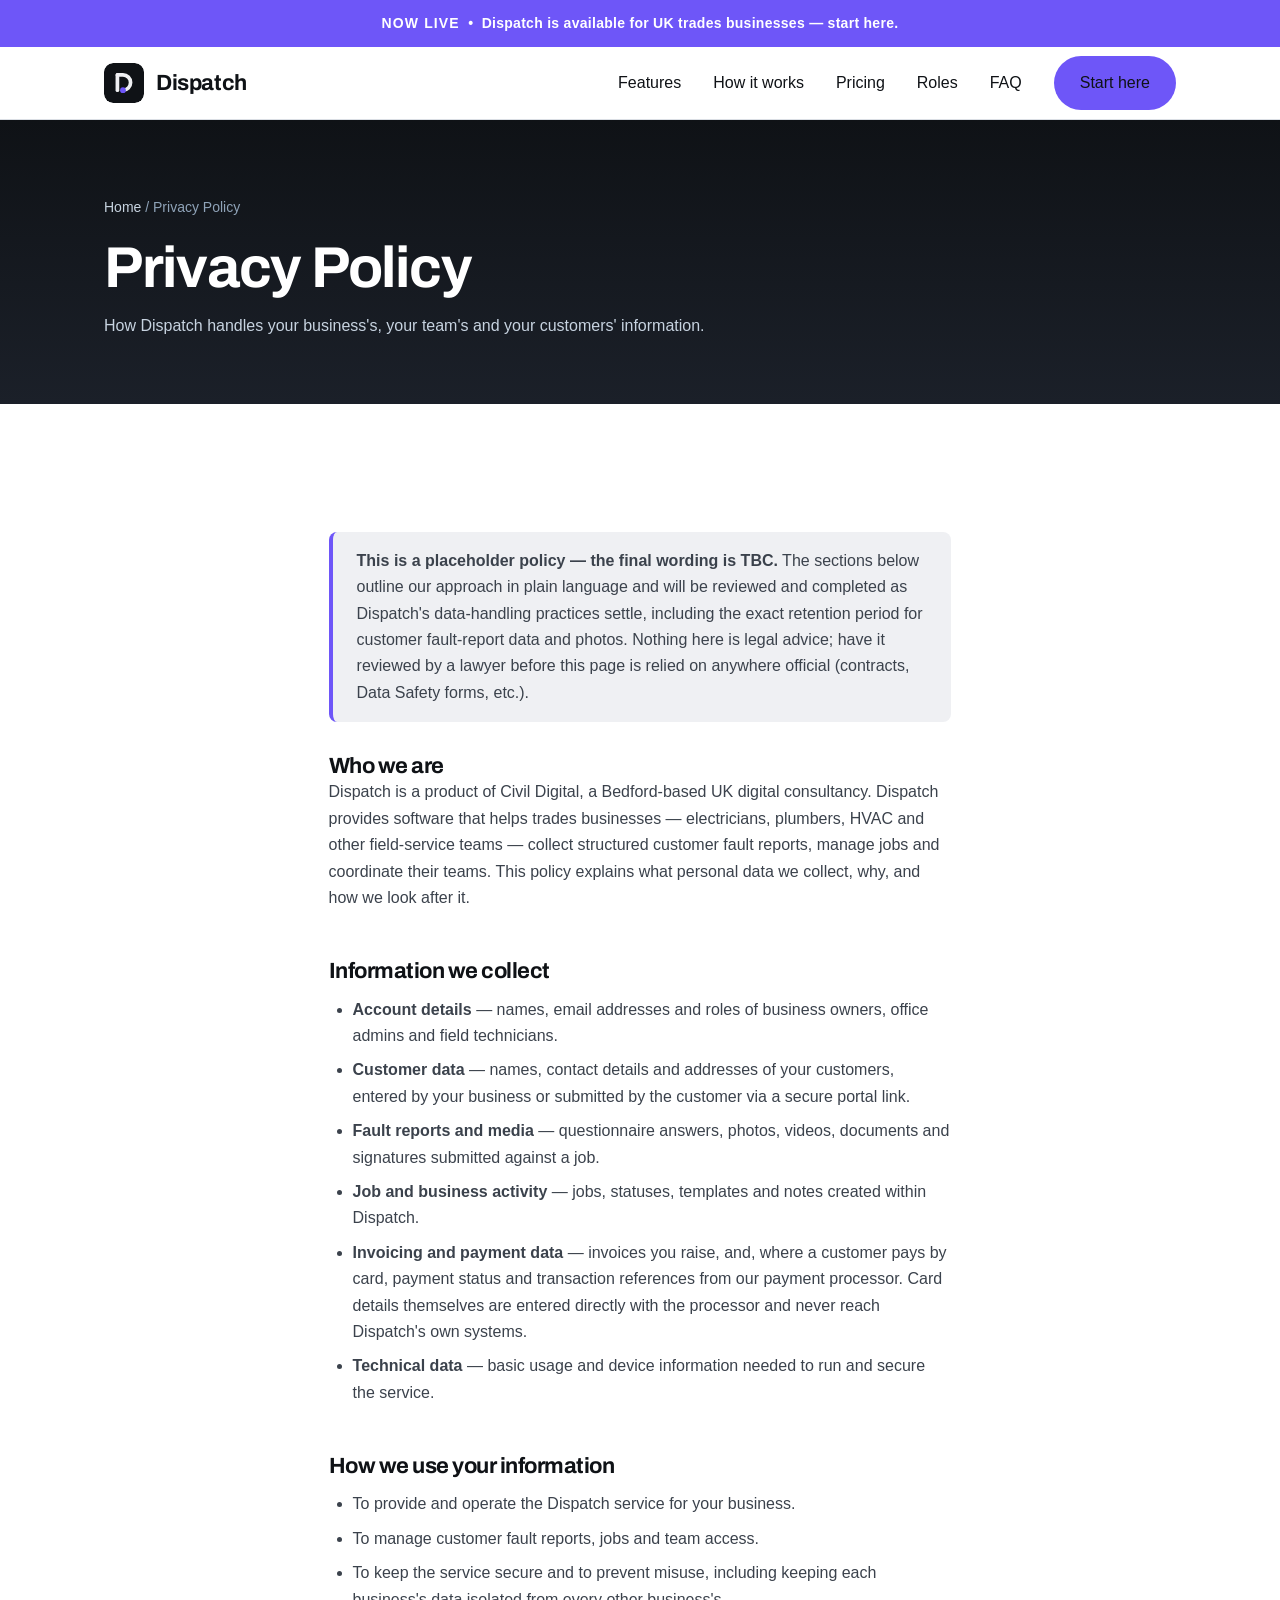
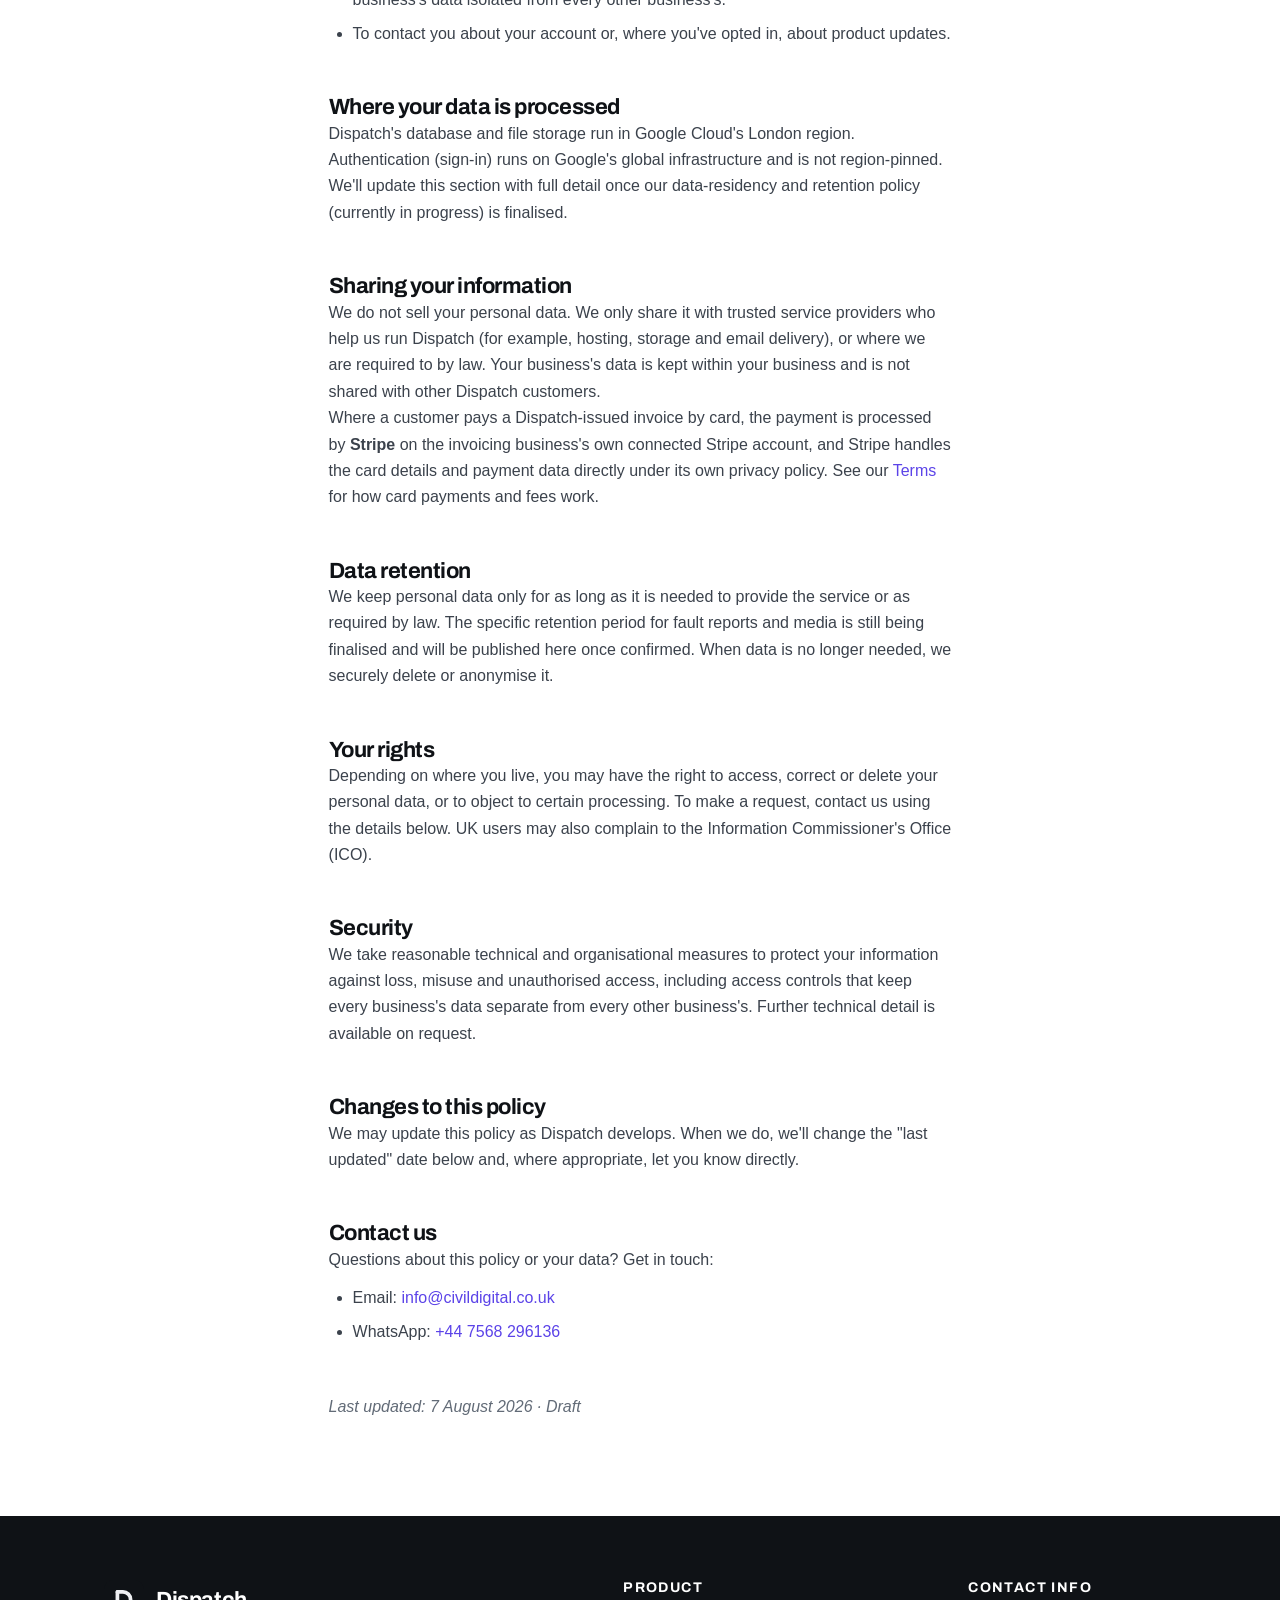
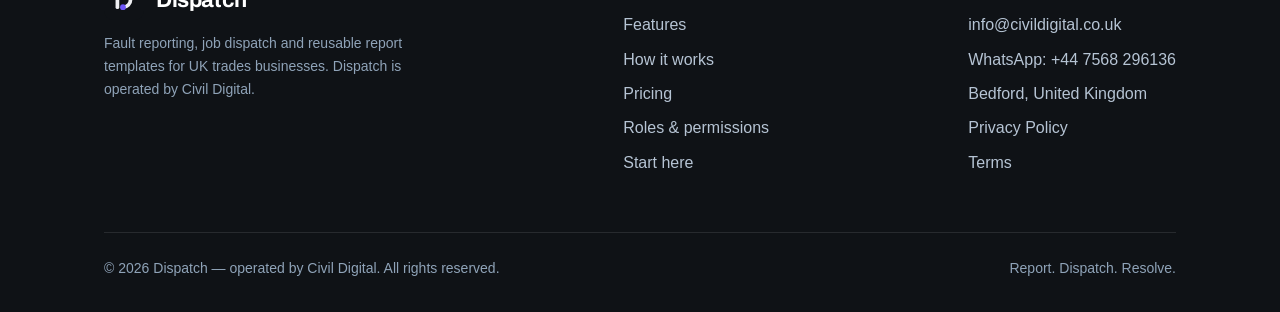
==== privacy/index.html @ 9bcbb892 "Rebrand to the Sealed mark and the Graphite & Volt palette Matches the Dispatch app (ADR-0003, which" ====
<!DOCTYPE html>
<html lang="en-GB">
<head>
  <meta charset="UTF-8">
  <meta name="viewport" content="width=device-width, initial-scale=1.0">
  <title>Privacy Policy | Dispatch</title>
  <meta name="description" content="How Dispatch collects, uses and protects the personal data of trades businesses, their teams and their customers.">
  <link rel="canonical" href="https://dispatch.civildigital.co.uk/privacy/">
  <meta name="theme-color" content="#0F1216">
  <meta name="robots" content="index,follow">

  <!-- Open Graph -->
  <meta property="og:type" content="website">
  <meta property="og:site_name" content="Dispatch">
  <meta property="og:locale" content="en_GB">
  <meta property="og:title" content="Privacy Policy | Dispatch">
  <meta property="og:description" content="How Dispatch collects, uses and protects personal data.">
  <meta property="og:url" content="https://dispatch.civildigital.co.uk/privacy/">
  <meta property="og:image" content="https://dispatch.civildigital.co.uk/images/og-default.png">
  <meta property="og:image:type" content="image/png">
  <meta property="og:image:width" content="1200">
  <meta property="og:image:height" content="630">
  <meta property="og:image:alt" content="Dispatch — fault reporting and job dispatch software for trades">
  <meta name="twitter:card" content="summary_large_image">

  <link rel="icon" href="/images/favicon.png" type="image/png">
  <link rel="apple-touch-icon" href="/images/apple-touch-icon.png">
  <link rel="stylesheet" href="/assets/css/styles.css">
  <script type="application/ld+json">
  {
    "@context": "https://schema.org",
    "@type": "BreadcrumbList",
    "itemListElement": [
      { "@type": "ListItem", "position": 1, "name": "Home", "item": "https://dispatch.civildigital.co.uk/" },
      { "@type": "ListItem", "position": 2, "name": "Privacy Policy", "item": "https://dispatch.civildigital.co.uk/privacy/" }
    ]
  }
  </script>
  <script type="application/ld+json">
  {
    "@context": "https://schema.org",
    "@type": "Organization",
    "@id": "https://dispatch.civildigital.co.uk/#organization",
    "name": "Civil Digital",
    "url": "https://civildigital.co.uk/",
    "logo": "https://dispatch.civildigital.co.uk/assets/brand/dispatch-logo.png",
    "email": "info@civildigital.co.uk",
    "telephone": "+44 7568 296136",
    "address": { "@type": "PostalAddress", "addressLocality": "Bedford", "addressCountry": "GB" },
    "sameAs": ["https://civildigital.co.uk/"]
  }
  </script>
</head>
<body>
  <a class="skip-link" href="#main">Skip to main content</a>

  <div class="banner">
    <strong>Now live</strong> &nbsp;&bull;&nbsp; Dispatch is available for UK trades businesses — start here.
  </div>

  <header class="site-header">
    <div class="container nav">
      <a class="brand" href="/" aria-label="Dispatch home">
        <img class="brand__mark" src="/assets/brand/dispatch-logo.svg" alt="" aria-hidden="true" width="40" height="40">
        <span class="brand__text">Dispatch</span>
      </a>
      <button class="nav__toggle" aria-expanded="false" aria-controls="primary-nav">
        <svg width="22" height="22" viewBox="0 0 24 24" fill="none" stroke="currentColor" stroke-width="2" aria-hidden="true"><line x1="3" y1="6" x2="21" y2="6"/><line x1="3" y1="12" x2="21" y2="12"/><line x1="3" y1="18" x2="21" y2="18"/></svg>
        <span class="visually-hidden">Menu</span>
      </button>
      <ul class="nav__links" id="primary-nav">
        <li><a href="/#features">Features</a></li>
        <li><a href="/#how">How it works</a></li>
        <li><a href="/#pricing">Pricing</a></li>
        <li><a href="/roles/">Roles</a></li>
        <li><a href="/#faq">FAQ</a></li>
        <li class="nav__cta"><a class="btn btn--primary" href="https://app.dispatch.civildigital.co.uk">Start here</a></li>
      </ul>
    </div>
  </header>

  <main id="main">
    <div class="page-head">
      <div class="container">
        <p class="breadcrumb"><a href="/">Home</a> / Privacy Policy</p>
        <h1>Privacy Policy</h1>
        <p>How Dispatch handles your business's, your team's and your customers' information.</p>
      </div>
    </div>

    <section class="section">
      <div class="container">
        <div class="prose">
          <div class="callout">
            <strong>This is a placeholder policy — the final wording is TBC.</strong> The sections below outline our approach in plain language and will be reviewed and completed as Dispatch's data-handling practices settle, including the exact retention period for customer fault-report data and photos. Nothing here is legal advice; have it reviewed by a lawyer before this page is relied on anywhere official (contracts, Data Safety forms, etc.).
          </div>

          <h2>Who we are</h2>
          <p>Dispatch is a product of Civil Digital, a Bedford-based UK digital consultancy. Dispatch provides software that helps trades businesses — electricians, plumbers, HVAC and other field-service teams — collect structured customer fault reports, manage jobs and coordinate their teams. This policy explains what personal data we collect, why, and how we look after it.</p>

          <h2>Information we collect</h2>
          <ul>
            <li><strong>Account details</strong> — names, email addresses and roles of business owners, office admins and field technicians.</li>
            <li><strong>Customer data</strong> — names, contact details and addresses of your customers, entered by your business or submitted by the customer via a secure portal link.</li>
            <li><strong>Fault reports and media</strong> — questionnaire answers, photos, videos, documents and signatures submitted against a job.</li>
            <li><strong>Job and business activity</strong> — jobs, statuses, templates and notes created within Dispatch.</li>
            <li><strong>Invoicing and payment data</strong> — invoices you raise, and, where a customer pays by card, payment status and transaction references from our payment processor. Card details themselves are entered directly with the processor and never reach Dispatch's own systems.</li>
            <li><strong>Technical data</strong> — basic usage and device information needed to run and secure the service.</li>
          </ul>

          <h2>How we use your information</h2>
          <ul>
            <li>To provide and operate the Dispatch service for your business.</li>
            <li>To manage customer fault reports, jobs and team access.</li>
            <li>To keep the service secure and to prevent misuse, including keeping each business's data isolated from every other business's.</li>
            <li>To contact you about your account or, where you've opted in, about product updates.</li>
          </ul>

          <h2>Where your data is processed</h2>
          <p>Dispatch's database and file storage run in Google Cloud's London region. Authentication (sign-in) runs on Google's global infrastructure and is not region-pinned. We'll update this section with full detail once our data-residency and retention policy (currently in progress) is finalised.</p>

          <h2>Sharing your information</h2>
          <p>We do not sell your personal data. We only share it with trusted service providers who help us run Dispatch (for example, hosting, storage and email delivery), or where we are required to by law. Your business's data is kept within your business and is not shared with other Dispatch customers.</p>
          <p>Where a customer pays a Dispatch-issued invoice by card, the payment is processed by <strong>Stripe</strong> on the invoicing business's own connected Stripe account, and Stripe handles the card details and payment data directly under its own privacy policy. See our <a href="/terms/">Terms</a> for how card payments and fees work.</p>

          <h2>Data retention</h2>
          <p>We keep personal data only for as long as it is needed to provide the service or as required by law. The specific retention period for fault reports and media is still being finalised and will be published here once confirmed. When data is no longer needed, we securely delete or anonymise it.</p>

          <h2>Your rights</h2>
          <p>Depending on where you live, you may have the right to access, correct or delete your personal data, or to object to certain processing. To make a request, contact us using the details below. UK users may also complain to the Information Commissioner's Office (ICO).</p>

          <h2>Security</h2>
          <p>We take reasonable technical and organisational measures to protect your information against loss, misuse and unauthorised access, including access controls that keep every business's data separate from every other business's. Further technical detail is available on request.</p>

          <h2>Changes to this policy</h2>
          <p>We may update this policy as Dispatch develops. When we do, we'll change the "last updated" date below and, where appropriate, let you know directly.</p>

          <h2>Contact us</h2>
          <p>Questions about this policy or your data? Get in touch:</p>
          <ul>
            <li>Email: <a href="mailto:info@civildigital.co.uk">info@civildigital.co.uk</a></li>
            <li>WhatsApp: <a href="https://wa.me/447568296136">+44 7568 296136</a></li>
          </ul>

          <p class="updated" style="margin-top:var(--sp-7);margin-bottom:0;">Last updated: 7 August 2026 · Draft</p>
        </div>
      </div>
    </section>
  </main>

  <footer class="site-footer">
    <div class="container">
      <div class="footer-grid">
        <div class="footer-brand">
          <a class="brand" href="/">
            <img class="brand__mark" src="/assets/brand/dispatch-logo.svg" alt="" aria-hidden="true" width="36" height="36">
            <span class="brand__text">Dispatch</span>
          </a>
          <p>Fault reporting, job dispatch and reusable report templates for UK trades businesses. Dispatch is operated by Civil Digital.</p>
        </div>
        <nav aria-label="Product">
          <h2>Product</h2>
          <ul class="footer-links">
            <li><a href="/#features">Features</a></li>
            <li><a href="/#how">How it works</a></li>
            <li><a href="/#pricing">Pricing</a></li>
            <li><a href="/roles/">Roles &amp; permissions</a></li>
            <li><a href="https://app.dispatch.civildigital.co.uk">Start here</a></li>
          </ul>
        </nav>
        <div>
          <h2>Contact Info</h2>
          <ul class="footer-links">
            <li><a href="mailto:info@civildigital.co.uk">info@civildigital.co.uk</a></li>
            <li><a href="https://wa.me/447568296136">WhatsApp: +44 7568 296136</a></li>
            <li>Bedford, United Kingdom</li>
            <li><a href="/privacy/">Privacy Policy</a></li>
            <li><a href="/terms/">Terms</a></li>
          </ul>
        </div>
      </div>
      <div class="footer-bottom">
        <p>&copy; <span id="year">2026</span> Dispatch — operated by Civil Digital. All rights reserved.</p>
        <p>Report. Dispatch. Resolve.</p>
      </div>
    </div>
  </footer>

  <script src="/assets/js/main.js" defer></script>
</body>
</html>
---- assets/css/styles.css ----
/* ==========================================================================
   Dispatch — Design System
   A product of Civil Digital. Follows the Civil Digital site conventions:
   token-driven, self-hosted fonts, accessible, fast.
   Brand: graphite (--ink) + Volt accent (--volt), on cool neutrals.
   Tokens match the Dispatch app itself (see docs/adr/0003-brand-identity.md in
   the app repo), which supersedes ADR-0002: Dispatch no longer carries BoatLog's
   navy/teal, because BoatLog already owns them in the Civil Digital portfolio.
   ========================================================================== */

/* ---- Brand type --------------------------------------------------------- */
/* Archivo sets the wordmark and headings only; body copy stays on the system
   stack. Self-hosted: no runtime request to a font CDN, ever. */
@font-face {
  font-family: 'Archivo';
  src: url('/assets/fonts/Archivo-Variable.woff2') format('woff2');
  font-weight: 100 900;
  font-style: normal;
  font-display: swap;
}

/* ---- Design tokens ------------------------------------------------------ */
:root {
  /* Brand — "Graphite & Volt" (ADR-0003) */
  --ink:           #0F1216;   /* graphite: primary brand, headings, primary text */
  --ink-700:       #1B2029;   /* gradient / hover */
  --volt:          #6E56F8;   /* accent. SOLID FILLS ONLY — 4.3:1 on light, fails AA as text */
  --volt-600:      #5B43E8;   /* the AA-safe accent for TEXT and focus (6.1:1 on white) */
  --wash:          #EFF0F3;   /* light section wash */

  /* Ink & neutrals — re-derived from graphite */
  --body:          #3B424C;   /* body text (10.0:1 on white) */
  --muted:         #626B77;   /* secondary text (5.4:1) */
  --line:          #DADEE4;   /* borders / dividers */
  --surface:       #ffffff;
  --surface-alt:   #F4F5F8;   /* alternating section bg */
  --surface-deep:  #0F1216;   /* dark footer / hero */

  /* Feedback */
  --focus:         #5B43E8;
  --success:       #5B43E8;
  --error:         #b91c1c;

  /* Typography — system stack for performance */
  --font-display: 'Archivo', -apple-system, BlinkMacSystemFont, "Segoe UI", sans-serif;
  --font-sans: -apple-system, BlinkMacSystemFont, "Segoe UI", Roboto, Helvetica,
               Arial, "Apple Color Emoji", "Segoe UI Emoji", sans-serif;
  --fs-300: 0.875rem;
  --fs-400: 1rem;
  --fs-500: 1.125rem;
  --fs-600: 1.375rem;
  --fs-700: clamp(1.5rem, 3.5vw, 2rem);
  --fs-800: clamp(2rem, 5vw, 3rem);
  --fs-900: clamp(2.4rem, 6vw, 3.6rem);

  /* Spacing scale */
  --sp-1: 0.25rem; --sp-2: 0.5rem; --sp-3: 0.75rem; --sp-4: 1rem;
  --sp-5: 1.5rem;  --sp-6: 2rem;   --sp-7: 3rem;    --sp-8: 4rem;
  --sp-9: 6rem;

  /* Other */
  --radius:    16px;
  --radius-sm: 8px;
  --radius-pill: 999px;
  --shadow:    0 1px 2px rgba(15,18,22,.06), 0 10px 30px rgba(15,18,22,.10);
  --shadow-lg: 0 24px 60px rgba(15,18,22,.16);
  --maxw:      1120px;
  --maxw-prose: 70ch;
}

/* ---- Reset / base ------------------------------------------------------- */
*, *::before, *::after { box-sizing: border-box; }
* { margin: 0; }

html { scroll-behavior: smooth; -webkit-text-size-adjust: 100%; }
@media (prefers-reduced-motion: reduce) {
  html { scroll-behavior: auto; }
  *, *::before, *::after { animation-duration: .01ms !important; transition-duration: .01ms !important; }
}

html, body { max-width: 100%; overflow-x: hidden; }

body {
  font-family: var(--font-sans);
  font-size: var(--fs-400);
  line-height: 1.65;
  color: var(--body);
  background: var(--surface);
  -webkit-font-smoothing: antialiased;
  text-rendering: optimizeLegibility;
}

img, svg { display: block; max-width: 100%; }
table, pre, iframe { max-width: 100%; }
a { color: var(--volt-600); text-decoration: none; }
a:hover { text-decoration: underline; }

h1, h2, h3, h4 {
  font-family: var(--font-display);
  color: var(--ink); line-height: 1.15; font-weight: 700; letter-spacing: -0.022em;
}
h1 { font-size: var(--fs-900); }
h2 { font-size: var(--fs-800); }
h3 { font-size: var(--fs-600); }
h4 { font-size: var(--fs-500); }

:focus-visible { outline: 3px solid var(--focus); outline-offset: 2px; }

/* ---- Accessibility helpers --------------------------------------------- */
.skip-link {
  position: absolute; left: var(--sp-2); top: -3rem;
  background: var(--volt); color: #fff; padding: var(--sp-2) var(--sp-4);
  border-radius: var(--radius-sm); z-index: 200; transition: top .15s ease; font-weight: 600;
}
.skip-link:focus { top: var(--sp-2); text-decoration: none; }

.visually-hidden {
  position: absolute; width: 1px; height: 1px; padding: 0; margin: -1px;
  overflow: hidden; clip: rect(0 0 0 0); white-space: nowrap; border: 0;
}

/* ---- Layout ------------------------------------------------------------- */
.container { width: 100%; max-width: var(--maxw); margin: 0 auto; padding: 0 var(--sp-5); }
.section { padding: var(--sp-9) 0; }
.section--tint { background: var(--wash); }
.text-center { text-align: center; }

.eyebrow {
  text-transform: uppercase; letter-spacing: .16em;
  font-size: var(--fs-300); font-weight: 700; color: var(--volt-600);
}

.section-head { max-width: 640px; margin: 0 auto var(--sp-8); text-align: center; }
.section-head h2 { margin-top: var(--sp-3); }
.section-head p { color: var(--muted); font-size: var(--fs-500); margin: var(--sp-3) auto 0; }

/* ---- Buttons ------------------------------------------------------------ */
.btn {
  display: inline-block; border-radius: var(--radius-pill);
  padding: var(--sp-3) var(--sp-5); font-weight: 600; font-size: var(--fs-400);
  cursor: pointer; border: 2px solid transparent;
  transition: transform .15s ease, box-shadow .15s ease, background .15s ease, color .15s ease;
}
.btn:hover { text-decoration: none; transform: translateY(-1px); }
.btn--primary   { background: var(--volt); color: #fff; }
.btn--primary:hover { background: var(--volt-600); color: #fff; }
.btn--secondary { background: transparent; color: var(--ink); border-color: var(--line); }
.btn--secondary:hover { border-color: var(--volt); color: var(--volt-600); }
.btn--ghost { background: rgba(255,255,255,.12); color: #fff; border-color: rgba(255,255,255,.25); }
.btn--ghost:hover { background: rgba(255,255,255,.2); color: #fff; }
.btn--lg { padding: var(--sp-4) var(--sp-6); font-size: var(--fs-500); }

/* ---- Coming-soon / status banner ----------------------------------------- */
.banner {
  background: var(--volt); color: #fff;
  text-align: center; font-weight: 600; font-size: var(--fs-300);
  padding: var(--sp-3) var(--sp-4); letter-spacing: .02em;
}
.banner strong { text-transform: uppercase; letter-spacing: .08em; }

/* ---- Header / nav ------------------------------------------------------- */
.site-header {
  position: sticky; top: 0; z-index: 20;
  background: rgba(255,255,255,.9); backdrop-filter: blur(10px);
  border-bottom: 1px solid var(--line);
}
.site-header .nav {
  display: flex; align-items: center; justify-content: space-between; height: 72px;
}
.brand { font-family: var(--font-display); letter-spacing: -.018em; display: flex; align-items: center; gap: var(--sp-3); font-weight: 700; font-size: var(--fs-600); color: var(--ink); }
.brand:hover { text-decoration: none; }
.brand__mark {
  width: 40px; height: 40px; border-radius: 9px;
  display: block; flex-shrink: 0;
}
.brand__mark img { width: 100%; height: 100%; object-fit: contain; border-radius: 9px; }
.brand__text { font-family: var(--font-display); letter-spacing: -.018em; }

.nav__toggle {
  display: none; background: none; border: 0; color: var(--ink);
  padding: var(--sp-2); cursor: pointer; border-radius: var(--radius-sm);
}
.nav__links { display: flex; align-items: center; gap: var(--sp-6); list-style: none; padding: 0; }
.nav__links a { color: var(--ink); font-weight: 500; }
.nav__links a:hover { color: var(--volt-600); text-decoration: none; }

/* ---- Hero --------------------------------------------------------------- */
.hero {
  position: relative; color: #fff; overflow: hidden;
  background:
    radial-gradient(1200px 500px at 80% -10%, rgba(46,196,182,.18), transparent 60%),
    linear-gradient(180deg, var(--ink) 0%, var(--ink-700) 100%);
}
.hero .container {
  display: grid; grid-template-columns: 1.1fr .9fr; gap: var(--sp-8);
  align-items: center; padding-top: var(--sp-9); padding-bottom: var(--sp-9);
}
.hero h1 { color: #fff; }
.hero h1 .accent { color: var(--volt); }
.hero .eyebrow { display: inline-block; margin-bottom: var(--sp-5); color: var(--volt); }
.hero__lead { font-size: var(--fs-500); color: #c7d3e0; max-width: 36ch; margin: var(--sp-5) 0 var(--sp-6); }
.hero__actions { display: flex; gap: var(--sp-4); flex-wrap: wrap; }
.hero__tagline {
  margin-top: var(--sp-6); text-transform: uppercase; letter-spacing: .12em;
  font-size: var(--fs-300); color: #8fa3b8; font-weight: 600;
}
.hero__art { display: flex; justify-content: center; }
.hero-card {
  background: rgba(255,255,255,.06); border: 1px solid rgba(255,255,255,.14);
  border-radius: 24px; padding: var(--sp-7); width: 100%; max-width: 380px;
  text-align: center; box-shadow: var(--shadow-lg);
}
/* No white plate: the mark carries its own graphite tile, so a light backing turns it into a
   sticker. A hairline stops it dissolving into the dark hero instead. */
.hero-card__mark {
  width: 150px; height: 150px; margin: 0 auto var(--sp-5);
  display: flex; align-items: center; justify-content: center;
}
.hero-card__mark img {
  width: 150px; height: 150px; object-fit: contain;
  border-radius: 34px; box-shadow: 0 0 0 1px rgba(255,255,255,.16);
}
.hero-card h3 { color: #fff; margin-bottom: var(--sp-1); font-size: var(--fs-600); }
.hero-card p { color: #a9b8c9; font-size: var(--fs-300); margin: 0; }

/* ---- Feature cards ------------------------------------------------------ */
.features { display: grid; grid-template-columns: repeat(3, 1fr); gap: var(--sp-6); }
.card {
  background: var(--surface); border: 1px solid var(--line);
  border-radius: var(--radius); padding: var(--sp-7) var(--sp-6); box-shadow: var(--shadow);
  transition: transform .18s ease, box-shadow .18s ease;
}
.card:hover { transform: translateY(-4px); box-shadow: var(--shadow-lg); }
.card__icon {
  width: 56px; height: 56px; border-radius: 14px; background: var(--wash);
  display: flex; align-items: center; justify-content: center; margin-bottom: var(--sp-5);
}
.card__icon svg { width: 30px; height: 30px; }
.card h3 { font-size: var(--fs-600); color: var(--ink); margin-bottom: var(--sp-3); }
.card p { color: var(--muted); margin: 0; }

/* ---- Roadmap / coming soon ------------------------------------------------ */
.roadmap-card { max-width: 640px; margin: 0 auto; text-align: left; }
.roadmap-badge {
  display: inline-block; background: var(--surface); border: 1px solid var(--line); color: var(--muted);
  font-size: var(--fs-300); font-weight: 700; text-transform: uppercase; letter-spacing: .06em;
  padding: 2px var(--sp-3); border-radius: var(--radius-pill); margin-bottom: var(--sp-3);
}

/* ---- Steps -------------------------------------------------------------- */
.steps { display: grid; grid-template-columns: repeat(3, 1fr); gap: var(--sp-6); }
.step { text-align: center; }
.step__num {
  width: 52px; height: 52px; margin: 0 auto var(--sp-5); border-radius: 50%;
  background: var(--ink); color: #fff; font-weight: 700; font-size: var(--fs-600);
  display: flex; align-items: center; justify-content: center;
}
.step h3 { color: var(--ink); font-size: var(--fs-500); margin-bottom: var(--sp-2); }
.step p { color: var(--muted); margin: 0 auto; }

/* ---- Pricing -------------------------------------------------------------- */
.pricing-grid { display: grid; grid-template-columns: repeat(4, 1fr); gap: var(--sp-5); align-items: stretch; }
.price-card {
  background: var(--surface); border: 1px solid var(--line); border-radius: var(--radius);
  padding: var(--sp-6) var(--sp-5); box-shadow: var(--shadow); display: flex; flex-direction: column;
  position: relative;
}
.price-card--featured { border-color: var(--volt); box-shadow: 0 0 0 2px var(--volt), var(--shadow-lg); }
.price-card__badge {
  position: absolute; top: -13px; left: 50%; transform: translateX(-50%);
  background: var(--volt); color: var(--ink); font-size: var(--fs-300); font-weight: 700;
  padding: 2px var(--sp-3); border-radius: var(--radius-pill); white-space: nowrap;
}
.price-card h3 { font-size: var(--fs-500); color: var(--ink); margin-bottom: var(--sp-2); }
.price-card__amount { font-size: var(--fs-800); color: var(--ink); font-weight: 800; line-height: 1; margin-bottom: var(--sp-1); }
.price-card__amount small { font-size: var(--fs-300); color: var(--muted); font-weight: 500; }
.price-card__note { color: var(--muted); font-size: var(--fs-300); margin-bottom: var(--sp-5); }
.price-card__features { list-style: none; padding: 0; margin: 0 0 var(--sp-6); flex-grow: 1; }
.price-card__features li {
  padding: var(--sp-2) 0; color: var(--body); font-size: var(--fs-300);
  border-top: 1px solid var(--line); display: flex; gap: var(--sp-2);
}
.price-card__features li:first-child { border-top: 0; }
.price-card__features li::before { content: "✓"; color: var(--volt-600); font-weight: 700; flex-shrink: 0; }
.pricing-note { text-align: center; color: var(--muted); font-size: var(--fs-300); margin-top: var(--sp-6); }

/* ---- CTA / start trial ---------------------------------------------------- */
.cta {
  background: linear-gradient(120deg, var(--ink), var(--ink-700)); color: #fff;
  border-radius: 24px; padding: var(--sp-8) var(--sp-7); text-align: center; box-shadow: var(--shadow-lg);
}
.cta h2 { color: #fff; }
.cta p { color: #c7d3e0; max-width: 48ch; margin: var(--sp-4) auto var(--sp-6); }
.cta__actions { display: flex; gap: var(--sp-4); flex-wrap: wrap; justify-content: center; }

/* ---- Footer ------------------------------------------------------------- */
.site-footer { background: var(--ink); color: #b6c4d4; padding: var(--sp-8) 0 var(--sp-6); }
.footer-grid { display: flex; justify-content: space-between; align-items: flex-start; gap: var(--sp-8); flex-wrap: wrap; }
.footer-brand { max-width: 320px; }
.footer-brand .brand { color: #fff; margin-bottom: var(--sp-3); }
.footer-brand .brand .log { color: var(--volt); }
.footer-brand p { color: #8fa3b8; font-size: var(--fs-300); }
.site-footer nav h2, .site-footer div h2 { color: #fff; font-size: var(--fs-300); text-transform: uppercase; letter-spacing: .1em; margin-bottom: var(--sp-4); }
.footer-links { list-style: none; padding: 0; }
.footer-links li { margin-bottom: var(--sp-2); }
.footer-links a { color: #b6c4d4; }
.footer-links a:hover { color: var(--volt); text-decoration: none; }
.footer-bottom {
  border-top: 1px solid rgba(255,255,255,.1); margin-top: var(--sp-7); padding-top: var(--sp-5);
  display: flex; justify-content: space-between; gap: var(--sp-4); flex-wrap: wrap;
  font-size: var(--fs-300); color: #8fa3b8;
}

/* ---- Legal / prose page ------------------------------------------------- */
.page-head { background: linear-gradient(180deg, var(--ink), var(--ink-700)); color: #fff; padding: var(--sp-8) 0; }
.page-head h1 { color: #fff; }
.page-head p { color: #c7d3e0; margin: var(--sp-3) 0 0; }
.page-head .breadcrumb { color: #8fa3b8; font-size: var(--fs-300); margin-bottom: var(--sp-4); }
.page-head .breadcrumb a { color: #c7d3e0; }
.prose { max-width: var(--maxw-prose); margin: 0 auto; }
.prose h2 { color: var(--ink); font-size: var(--fs-600); margin-top: var(--sp-7); }
.prose h2:first-of-type { margin-top: 0; }
.prose p, .prose li { color: var(--body); }
.prose ul { padding-left: var(--sp-5); margin-top: var(--sp-3); }
.prose li { margin-bottom: var(--sp-2); }
.prose .updated { color: var(--muted); font-style: italic; margin-bottom: var(--sp-6); }
.callout {
  background: var(--wash); border-left: 4px solid var(--volt); border-radius: var(--radius-sm);
  padding: var(--sp-4) var(--sp-5); color: var(--body); margin: var(--sp-6) 0;
}

/* ---- Roles & permissions table -------------------------------------------- */
.role-cards { display: grid; grid-template-columns: repeat(3, 1fr); gap: var(--sp-6); margin-bottom: var(--sp-9); }
.perm-group + .perm-group { margin-top: var(--sp-8); }
.perm-group h2 { margin-bottom: var(--sp-4); }
.table-wrap { overflow-x: auto; margin: 0 0 var(--sp-5); -webkit-overflow-scrolling: touch; }
.data-table { width: 100%; min-width: 40rem; border-collapse: collapse; text-align: left; }
.data-table thead th {
  border-bottom: 1px solid var(--line); padding: var(--sp-3) var(--sp-3) var(--sp-2);
  font-size: var(--fs-300); font-weight: 700; color: var(--ink);
}
.data-table th[scope="row"] {
  border-bottom: 1px solid var(--line); padding: var(--sp-4) var(--sp-3) var(--sp-4) 0;
  font-weight: 400; text-align: left; vertical-align: top; min-width: 14rem;
}
.data-table tbody tr:last-child th[scope="row"],
.data-table tbody tr:last-child td { border-bottom: 0; }
.perm-label { display: block; font-size: var(--fs-400); font-weight: 600; color: var(--ink); }
.perm-desc { display: block; margin-top: 2px; font-size: var(--fs-300); color: var(--muted); }
.data-table td.role-col, .data-table th.role-col {
  width: 8.5rem; text-align: center; vertical-align: top;
  border-bottom: 1px solid var(--line); padding: var(--sp-4) var(--sp-2);
}
.tick-yes { font-size: 1.2em; font-weight: 700; color: var(--volt-600); }
.tick-no { font-size: 1.2em; color: var(--muted); }
.own-only { display: block; margin-top: 2px; font-size: 0.75rem; color: var(--muted); }

/* ---- FAQ (native details/summary, no JS needed) -------------------------- */
.faq { max-width: var(--maxw-prose); margin: 0 auto; display: grid; gap: var(--sp-3); }
.faq details {
  background: var(--surface); border: 1px solid var(--line); border-radius: var(--radius-sm);
  padding: var(--sp-4) var(--sp-5);
}
.faq summary {
  cursor: pointer; font-weight: 600; color: var(--ink); list-style: none;
  display: flex; align-items: center; justify-content: space-between; gap: var(--sp-3);
}
.faq summary::-webkit-details-marker { display: none; }
.faq summary::after {
  content: "+"; font-size: 1.3em; line-height: 1; color: var(--volt-600); flex-shrink: 0;
  transition: transform .15s ease;
}
.faq details[open] summary::after { transform: rotate(45deg); }
.faq details p { margin-top: var(--sp-3); color: var(--body); }

/* ---- Responsive ----------------------------------------------------------- */
@media (max-width: 980px) {
  .pricing-grid { grid-template-columns: repeat(2, 1fr); }
}
@media (max-width: 860px) {
  .hero .container { grid-template-columns: 1fr; padding-top: var(--sp-7); padding-bottom: var(--sp-7); }
  .hero__art { order: -1; }
  .features, .steps, .role-cards { grid-template-columns: 1fr; }
  .pricing-grid { grid-template-columns: 1fr; }

  .nav__toggle { display: inline-flex; }
  .nav__links {
    position: absolute; left: 0; right: 0; top: 72px;
    flex-direction: column; align-items: stretch; gap: 0;
    background: #fff; border-bottom: 1px solid var(--line);
    padding: var(--sp-3) var(--sp-5); box-shadow: var(--shadow);
    display: none;
  }
  .nav__links.is-open { display: flex; }
  .nav__links li { padding: var(--sp-2) 0; }
}
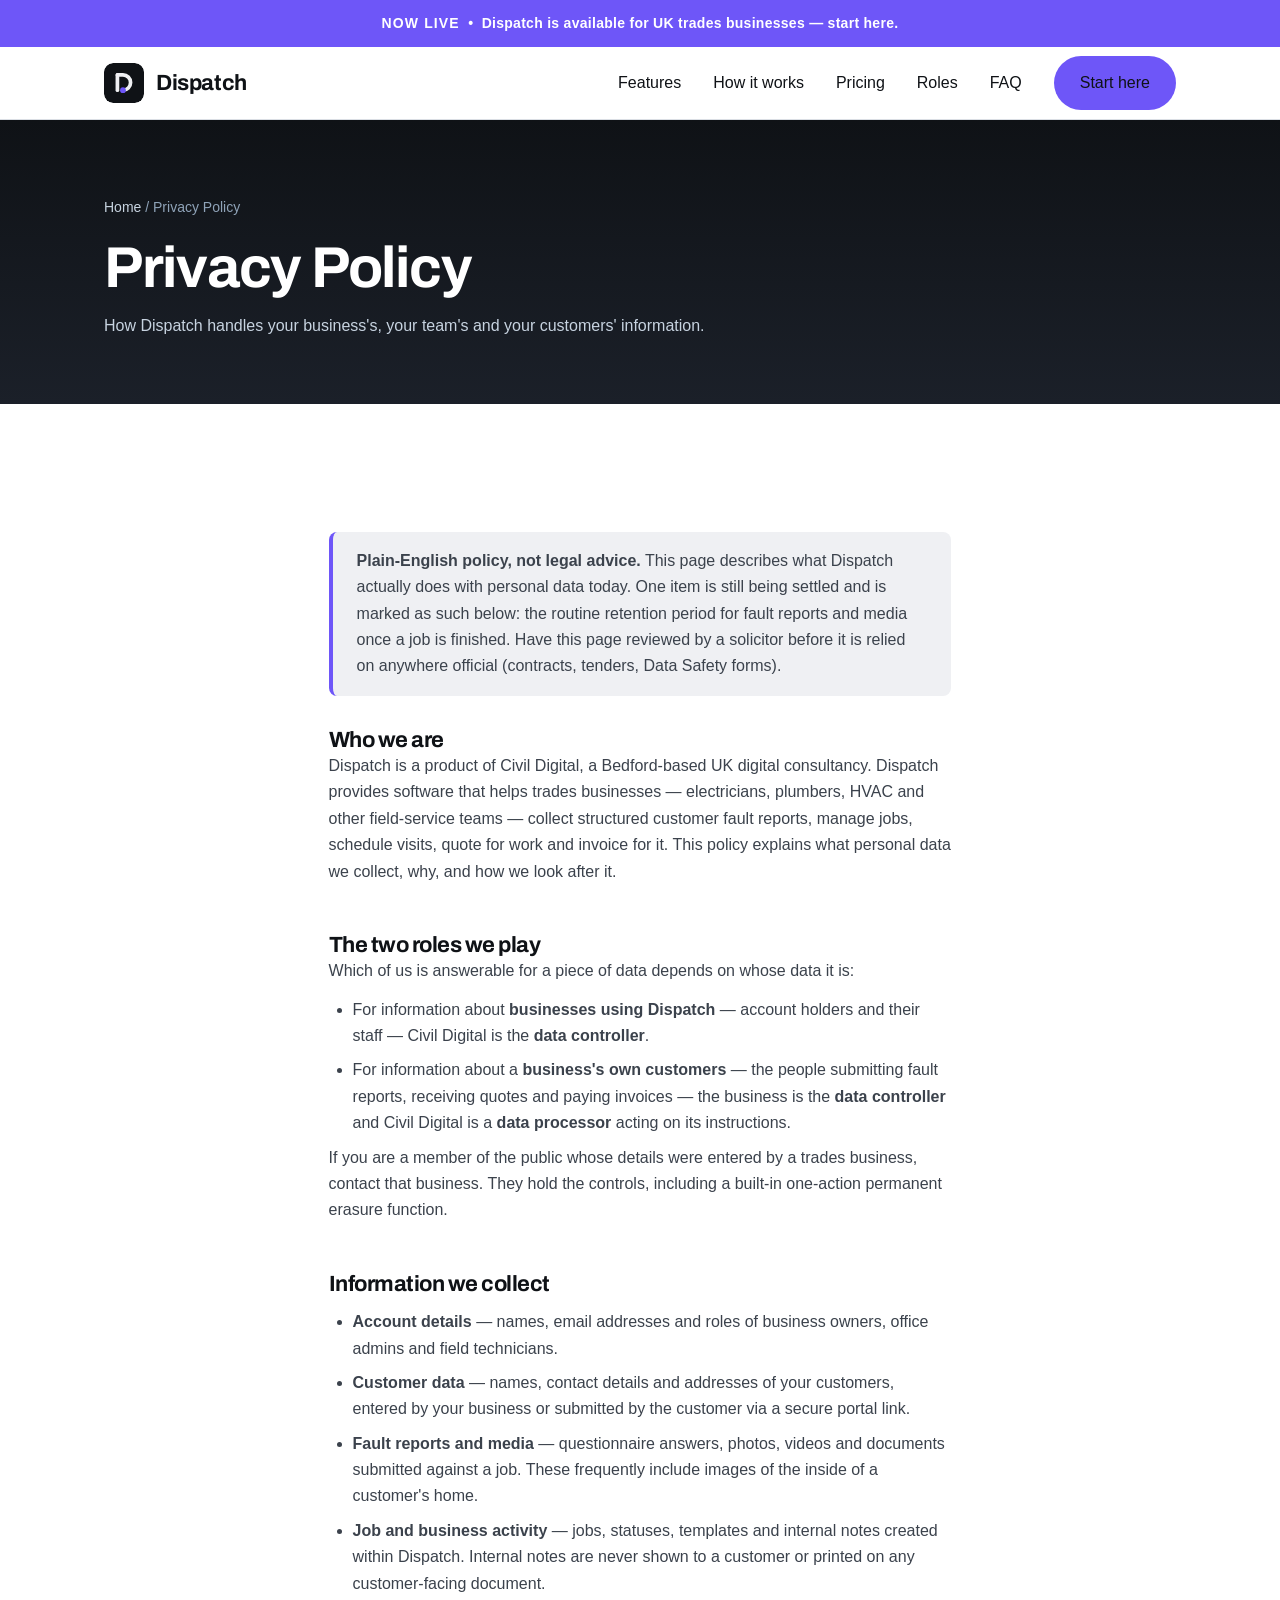
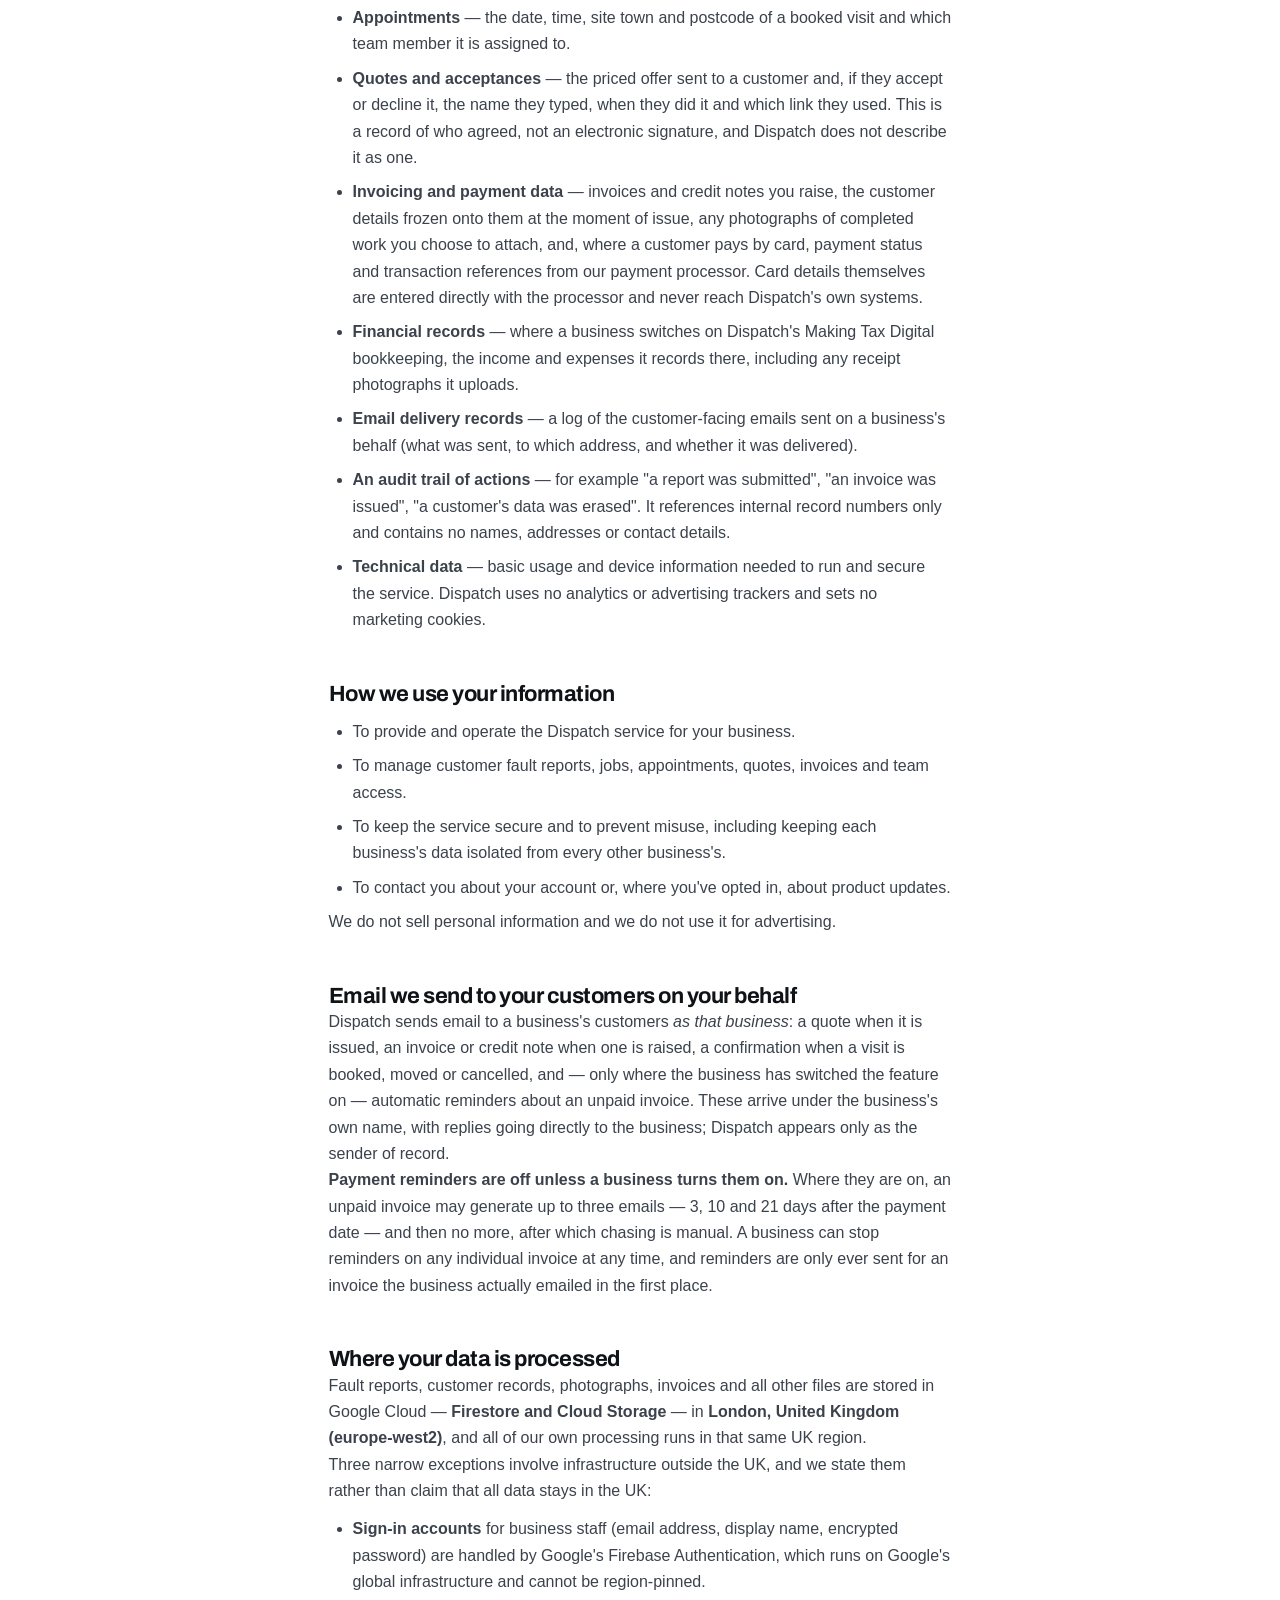
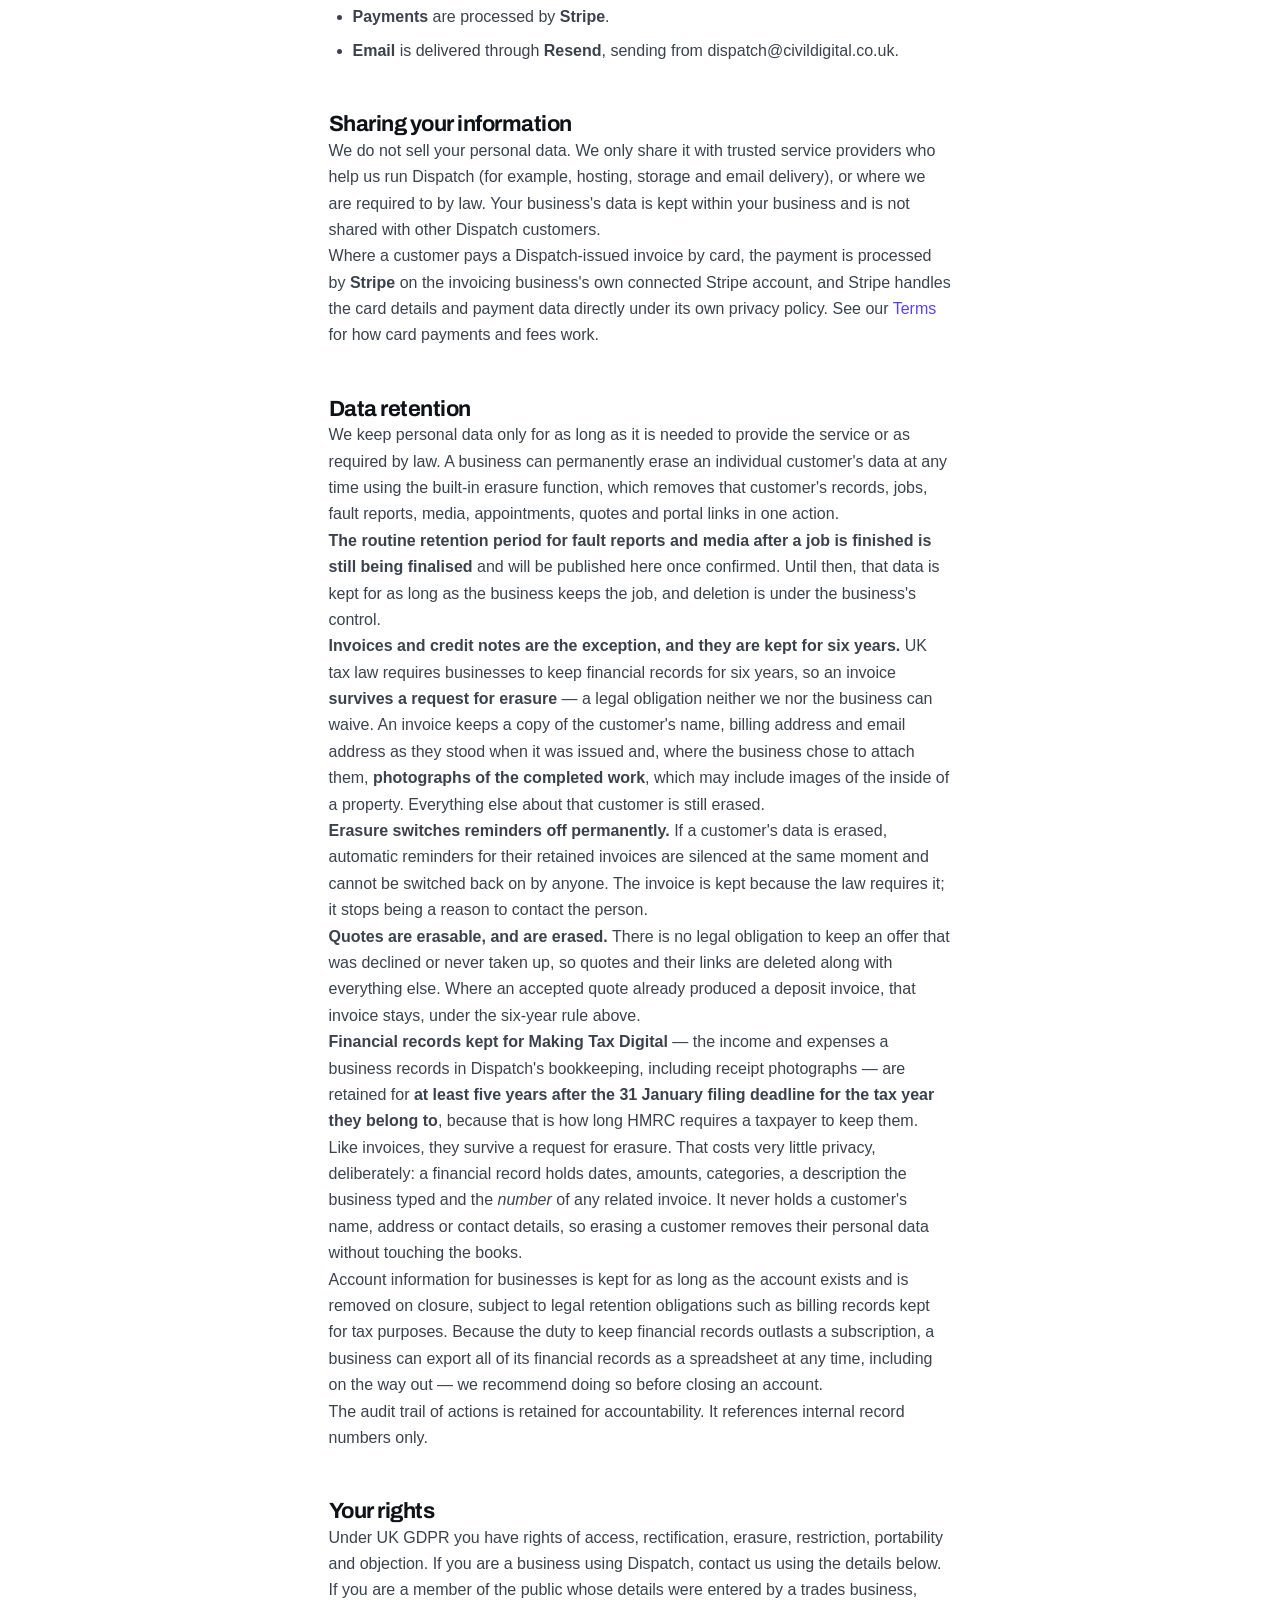
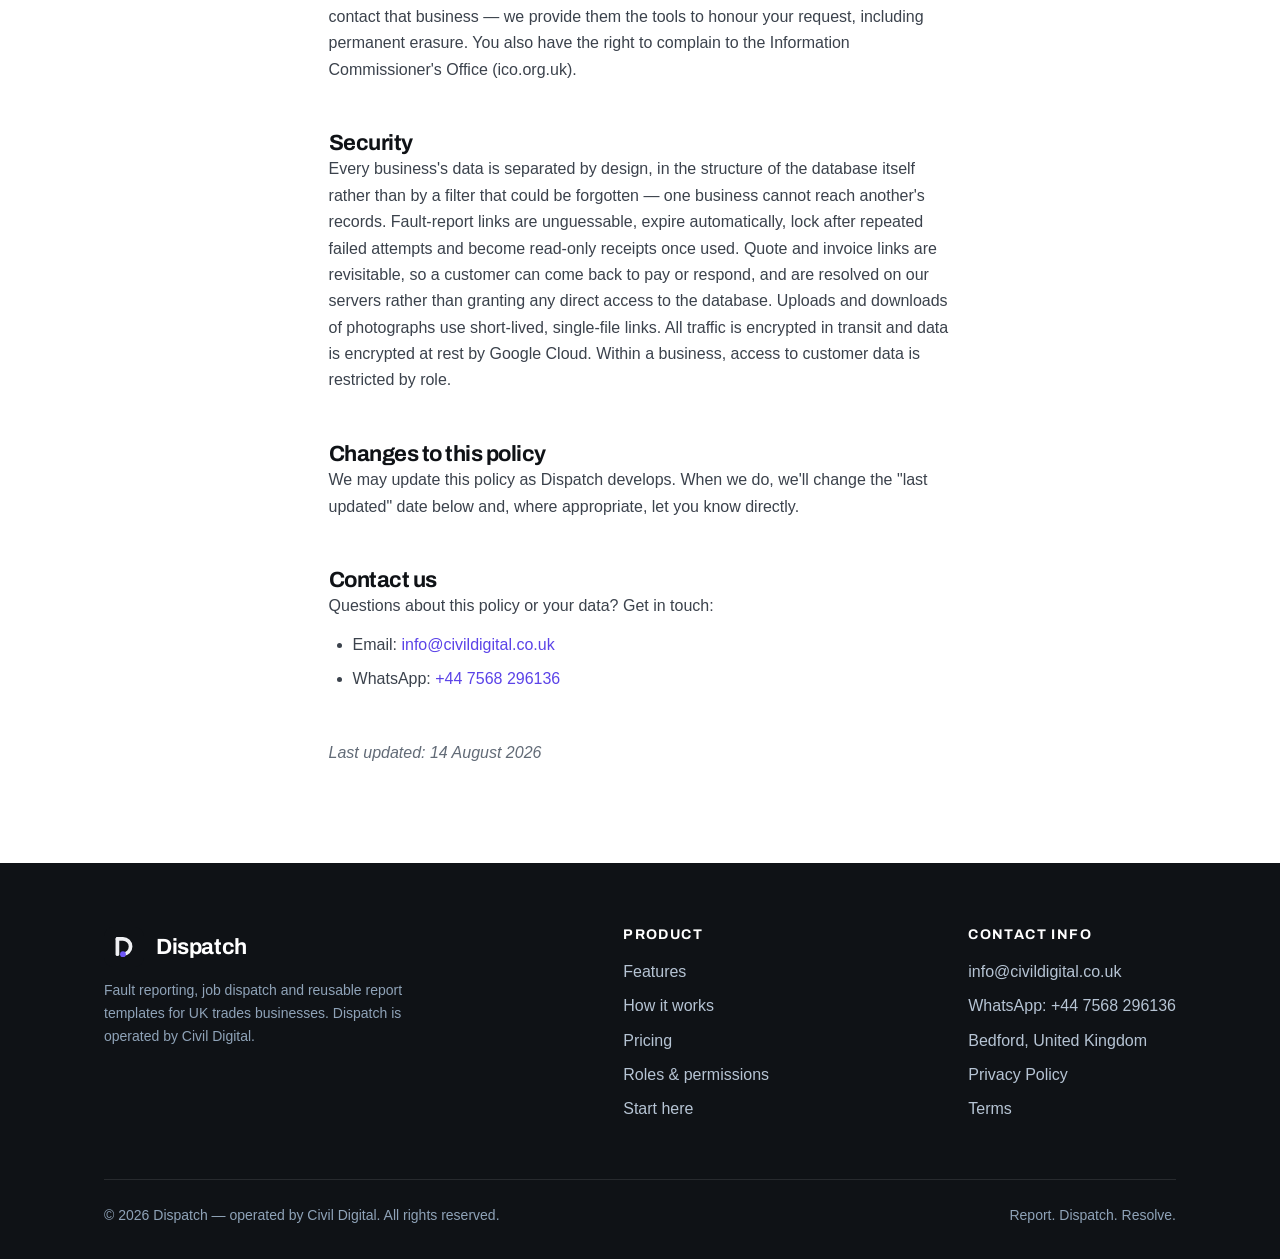
==== commit d322d3dd: "Bring the privacy policy up to what Dispatch actually does The published page had drifted a week beh" ====
--- a/privacy/index.html
+++ b/privacy/index.html
@@ -4,7 +4,7 @@
   <meta charset="UTF-8">
   <meta name="viewport" content="width=device-width, initial-scale=1.0">
   <title>Privacy Policy | Dispatch</title>
-  <meta name="description" content="How Dispatch collects, uses and protects the personal data of trades businesses, their teams and their customers.">
+  <meta name="description" content="How Dispatch collects, uses and protects the personal data of trades businesses, their teams and their customers — including UK data residency, invoice retention and erasure.">
   <link rel="canonical" href="https://dispatch.civildigital.co.uk/privacy/">
   <meta name="theme-color" content="#0F1216">
   <meta name="robots" content="index,follow">
@@ -23,8 +23,10 @@
   <meta property="og:image:alt" content="Dispatch — fault reporting and job dispatch software for trades">
   <meta name="twitter:card" content="summary_large_image">
 
-  <link rel="icon" href="/images/favicon.png" type="image/png">
-  <link rel="apple-touch-icon" href="/images/apple-touch-icon.png">
+  <link rel="icon" href="/favicon.ico" sizes="32x32">
+  <link rel="icon" href="/assets/brand/dispatch-logo.svg?v=2" type="image/svg+xml">
+  <link rel="icon" href="/images/favicon.png?v=2" type="image/png" sizes="32x32">
+  <link rel="apple-touch-icon" href="/images/apple-touch-icon.png?v=2">
   <link rel="stylesheet" href="/assets/css/styles.css">
   <script type="application/ld+json">
   {
@@ -92,45 +94,76 @@
       <div class="container">
         <div class="prose">
           <div class="callout">
-            <strong>This is a placeholder policy — the final wording is TBC.</strong> The sections below outline our approach in plain language and will be reviewed and completed as Dispatch's data-handling practices settle, including the exact retention period for customer fault-report data and photos. Nothing here is legal advice; have it reviewed by a lawyer before this page is relied on anywhere official (contracts, Data Safety forms, etc.).
+            <strong>Plain-English policy, not legal advice.</strong> This page describes what Dispatch actually does with personal data today. One item is still being settled and is marked as such below: the routine retention period for fault reports and media once a job is finished. Have this page reviewed by a solicitor before it is relied on anywhere official (contracts, tenders, Data Safety forms).
           </div>
 
           <h2>Who we are</h2>
-          <p>Dispatch is a product of Civil Digital, a Bedford-based UK digital consultancy. Dispatch provides software that helps trades businesses — electricians, plumbers, HVAC and other field-service teams — collect structured customer fault reports, manage jobs and coordinate their teams. This policy explains what personal data we collect, why, and how we look after it.</p>
+          <p>Dispatch is a product of Civil Digital, a Bedford-based UK digital consultancy. Dispatch provides software that helps trades businesses — electricians, plumbers, HVAC and other field-service teams — collect structured customer fault reports, manage jobs, schedule visits, quote for work and invoice for it. This policy explains what personal data we collect, why, and how we look after it.</p>
+
+          <h2>The two roles we play</h2>
+          <p>Which of us is answerable for a piece of data depends on whose data it is:</p>
+          <ul>
+            <li>For information about <strong>businesses using Dispatch</strong> — account holders and their staff — Civil Digital is the <strong>data controller</strong>.</li>
+            <li>For information about a <strong>business's own customers</strong> — the people submitting fault reports, receiving quotes and paying invoices — the business is the <strong>data controller</strong> and Civil Digital is a <strong>data processor</strong> acting on its instructions.</li>
+          </ul>
+          <p>If you are a member of the public whose details were entered by a trades business, contact that business. They hold the controls, including a built-in one-action permanent erasure function.</p>
 
           <h2>Information we collect</h2>
           <ul>
             <li><strong>Account details</strong> — names, email addresses and roles of business owners, office admins and field technicians.</li>
             <li><strong>Customer data</strong> — names, contact details and addresses of your customers, entered by your business or submitted by the customer via a secure portal link.</li>
-            <li><strong>Fault reports and media</strong> — questionnaire answers, photos, videos, documents and signatures submitted against a job.</li>
-            <li><strong>Job and business activity</strong> — jobs, statuses, templates and notes created within Dispatch.</li>
-            <li><strong>Invoicing and payment data</strong> — invoices you raise, and, where a customer pays by card, payment status and transaction references from our payment processor. Card details themselves are entered directly with the processor and never reach Dispatch's own systems.</li>
-            <li><strong>Technical data</strong> — basic usage and device information needed to run and secure the service.</li>
+            <li><strong>Fault reports and media</strong> — questionnaire answers, photos, videos and documents submitted against a job. These frequently include images of the inside of a customer's home.</li>
+            <li><strong>Job and business activity</strong> — jobs, statuses, templates and internal notes created within Dispatch. Internal notes are never shown to a customer or printed on any customer-facing document.</li>
+            <li><strong>Appointments</strong> — the date, time, site town and postcode of a booked visit and which team member it is assigned to.</li>
+            <li><strong>Quotes and acceptances</strong> — the priced offer sent to a customer and, if they accept or decline it, the name they typed, when they did it and which link they used. This is a record of who agreed, not an electronic signature, and Dispatch does not describe it as one.</li>
+            <li><strong>Invoicing and payment data</strong> — invoices and credit notes you raise, the customer details frozen onto them at the moment of issue, any photographs of completed work you choose to attach, and, where a customer pays by card, payment status and transaction references from our payment processor. Card details themselves are entered directly with the processor and never reach Dispatch's own systems.</li>
+            <li><strong>Financial records</strong> — where a business switches on Dispatch's Making Tax Digital bookkeeping, the income and expenses it records there, including any receipt photographs it uploads.</li>
+            <li><strong>Email delivery records</strong> — a log of the customer-facing emails sent on a business's behalf (what was sent, to which address, and whether it was delivered).</li>
+            <li><strong>An audit trail of actions</strong> — for example "a report was submitted", "an invoice was issued", "a customer's data was erased". It references internal record numbers only and contains no names, addresses or contact details.</li>
+            <li><strong>Technical data</strong> — basic usage and device information needed to run and secure the service. Dispatch uses no analytics or advertising trackers and sets no marketing cookies.</li>
           </ul>
 
           <h2>How we use your information</h2>
           <ul>
             <li>To provide and operate the Dispatch service for your business.</li>
-            <li>To manage customer fault reports, jobs and team access.</li>
+            <li>To manage customer fault reports, jobs, appointments, quotes, invoices and team access.</li>
             <li>To keep the service secure and to prevent misuse, including keeping each business's data isolated from every other business's.</li>
             <li>To contact you about your account or, where you've opted in, about product updates.</li>
           </ul>
+          <p>We do not sell personal information and we do not use it for advertising.</p>
+
+          <h2>Email we send to your customers on your behalf</h2>
+          <p>Dispatch sends email to a business's customers <em>as that business</em>: a quote when it is issued, an invoice or credit note when one is raised, a confirmation when a visit is booked, moved or cancelled, and — only where the business has switched the feature on — automatic reminders about an unpaid invoice. These arrive under the business's own name, with replies going directly to the business; Dispatch appears only as the sender of record.</p>
+          <p><strong>Payment reminders are off unless a business turns them on.</strong> Where they are on, an unpaid invoice may generate up to three emails — 3, 10 and 21 days after the payment date — and then no more, after which chasing is manual. A business can stop reminders on any individual invoice at any time, and reminders are only ever sent for an invoice the business actually emailed in the first place.</p>
 
           <h2>Where your data is processed</h2>
-          <p>Dispatch's database and file storage run in Google Cloud's London region. Authentication (sign-in) runs on Google's global infrastructure and is not region-pinned. We'll update this section with full detail once our data-residency and retention policy (currently in progress) is finalised.</p>
+          <p>Fault reports, customer records, photographs, invoices and all other files are stored in Google Cloud — <strong>Firestore and Cloud Storage</strong> — in <strong>London, United Kingdom (europe-west2)</strong>, and all of our own processing runs in that same UK region.</p>
+          <p>Three narrow exceptions involve infrastructure outside the UK, and we state them rather than claim that all data stays in the UK:</p>
+          <ul>
+            <li><strong>Sign-in accounts</strong> for business staff (email address, display name, encrypted password) are handled by Google's Firebase Authentication, which runs on Google's global infrastructure and cannot be region-pinned.</li>
+            <li><strong>Payments</strong> are processed by <strong>Stripe</strong>.</li>
+            <li><strong>Email</strong> is delivered through <strong>Resend</strong>, sending from dispatch@civildigital.co.uk.</li>
+          </ul>
 
           <h2>Sharing your information</h2>
           <p>We do not sell your personal data. We only share it with trusted service providers who help us run Dispatch (for example, hosting, storage and email delivery), or where we are required to by law. Your business's data is kept within your business and is not shared with other Dispatch customers.</p>
           <p>Where a customer pays a Dispatch-issued invoice by card, the payment is processed by <strong>Stripe</strong> on the invoicing business's own connected Stripe account, and Stripe handles the card details and payment data directly under its own privacy policy. See our <a href="/terms/">Terms</a> for how card payments and fees work.</p>
 
           <h2>Data retention</h2>
-          <p>We keep personal data only for as long as it is needed to provide the service or as required by law. The specific retention period for fault reports and media is still being finalised and will be published here once confirmed. When data is no longer needed, we securely delete or anonymise it.</p>
+          <p>We keep personal data only for as long as it is needed to provide the service or as required by law. A business can permanently erase an individual customer's data at any time using the built-in erasure function, which removes that customer's records, jobs, fault reports, media, appointments, quotes and portal links in one action.</p>
+          <p><strong>The routine retention period for fault reports and media after a job is finished is still being finalised</strong> and will be published here once confirmed. Until then, that data is kept for as long as the business keeps the job, and deletion is under the business's control.</p>
+          <p><strong>Invoices and credit notes are the exception, and they are kept for six years.</strong> UK tax law requires businesses to keep financial records for six years, so an invoice <strong>survives a request for erasure</strong> — a legal obligation neither we nor the business can waive. An invoice keeps a copy of the customer's name, billing address and email address as they stood when it was issued and, where the business chose to attach them, <strong>photographs of the completed work</strong>, which may include images of the inside of a property. Everything else about that customer is still erased.</p>
+          <p><strong>Erasure switches reminders off permanently.</strong> If a customer's data is erased, automatic reminders for their retained invoices are silenced at the same moment and cannot be switched back on by anyone. The invoice is kept because the law requires it; it stops being a reason to contact the person.</p>
+          <p><strong>Quotes are erasable, and are erased.</strong> There is no legal obligation to keep an offer that was declined or never taken up, so quotes and their links are deleted along with everything else. Where an accepted quote already produced a deposit invoice, that invoice stays, under the six-year rule above.</p>
+          <p><strong>Financial records kept for Making Tax Digital</strong> — the income and expenses a business records in Dispatch's bookkeeping, including receipt photographs — are retained for <strong>at least five years after the 31 January filing deadline for the tax year they belong to</strong>, because that is how long HMRC requires a taxpayer to keep them. Like invoices, they survive a request for erasure. That costs very little privacy, deliberately: a financial record holds dates, amounts, categories, a description the business typed and the <em>number</em> of any related invoice. It never holds a customer's name, address or contact details, so erasing a customer removes their personal data without touching the books.</p>
+          <p>Account information for businesses is kept for as long as the account exists and is removed on closure, subject to legal retention obligations such as billing records kept for tax purposes. Because the duty to keep financial records outlasts a subscription, a business can export all of its financial records as a spreadsheet at any time, including on the way out — we recommend doing so before closing an account.</p>
+          <p>The audit trail of actions is retained for accountability. It references internal record numbers only.</p>
 
           <h2>Your rights</h2>
-          <p>Depending on where you live, you may have the right to access, correct or delete your personal data, or to object to certain processing. To make a request, contact us using the details below. UK users may also complain to the Information Commissioner's Office (ICO).</p>
+          <p>Under UK GDPR you have rights of access, rectification, erasure, restriction, portability and objection. If you are a business using Dispatch, contact us using the details below. If you are a member of the public whose details were entered by a trades business, contact that business — we provide them the tools to honour your request, including permanent erasure. You also have the right to complain to the Information Commissioner's Office (ico.org.uk).</p>
 
           <h2>Security</h2>
-          <p>We take reasonable technical and organisational measures to protect your information against loss, misuse and unauthorised access, including access controls that keep every business's data separate from every other business's. Further technical detail is available on request.</p>
+          <p>Every business's data is separated by design, in the structure of the database itself rather than by a filter that could be forgotten — one business cannot reach another's records. Fault-report links are unguessable, expire automatically, lock after repeated failed attempts and become read-only receipts once used. Quote and invoice links are revisitable, so a customer can come back to pay or respond, and are resolved on our servers rather than granting any direct access to the database. Uploads and downloads of photographs use short-lived, single-file links. All traffic is encrypted in transit and data is encrypted at rest by Google Cloud. Within a business, access to customer data is restricted by role.</p>
 
           <h2>Changes to this policy</h2>
           <p>We may update this policy as Dispatch develops. When we do, we'll change the "last updated" date below and, where appropriate, let you know directly.</p>
@@ -142,7 +175,7 @@
             <li>WhatsApp: <a href="https://wa.me/447568296136">+44 7568 296136</a></li>
           </ul>
 
-          <p class="updated" style="margin-top:var(--sp-7);margin-bottom:0;">Last updated: 7 August 2026 · Draft</p>
+          <p class="updated" style="margin-top:var(--sp-7);margin-bottom:0;">Last updated: 14 August 2026</p>
         </div>
       </div>
     </section>
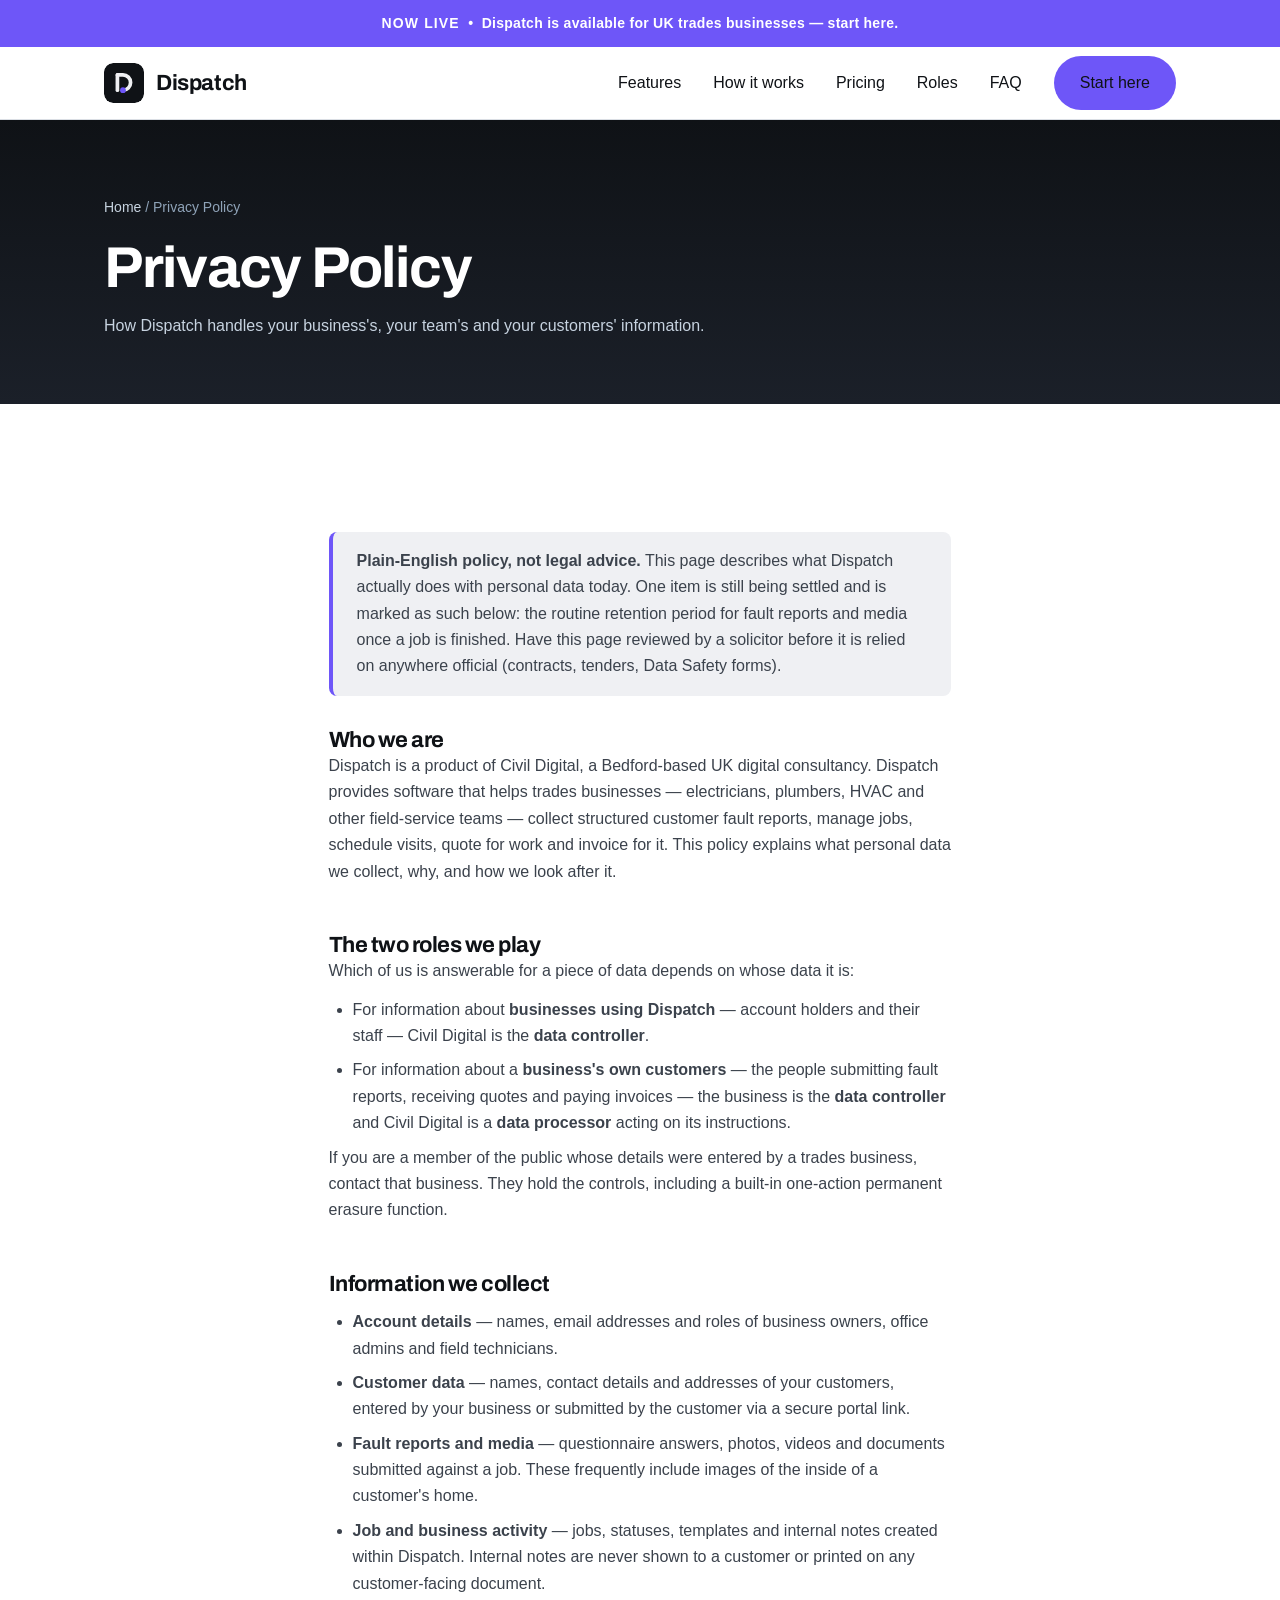
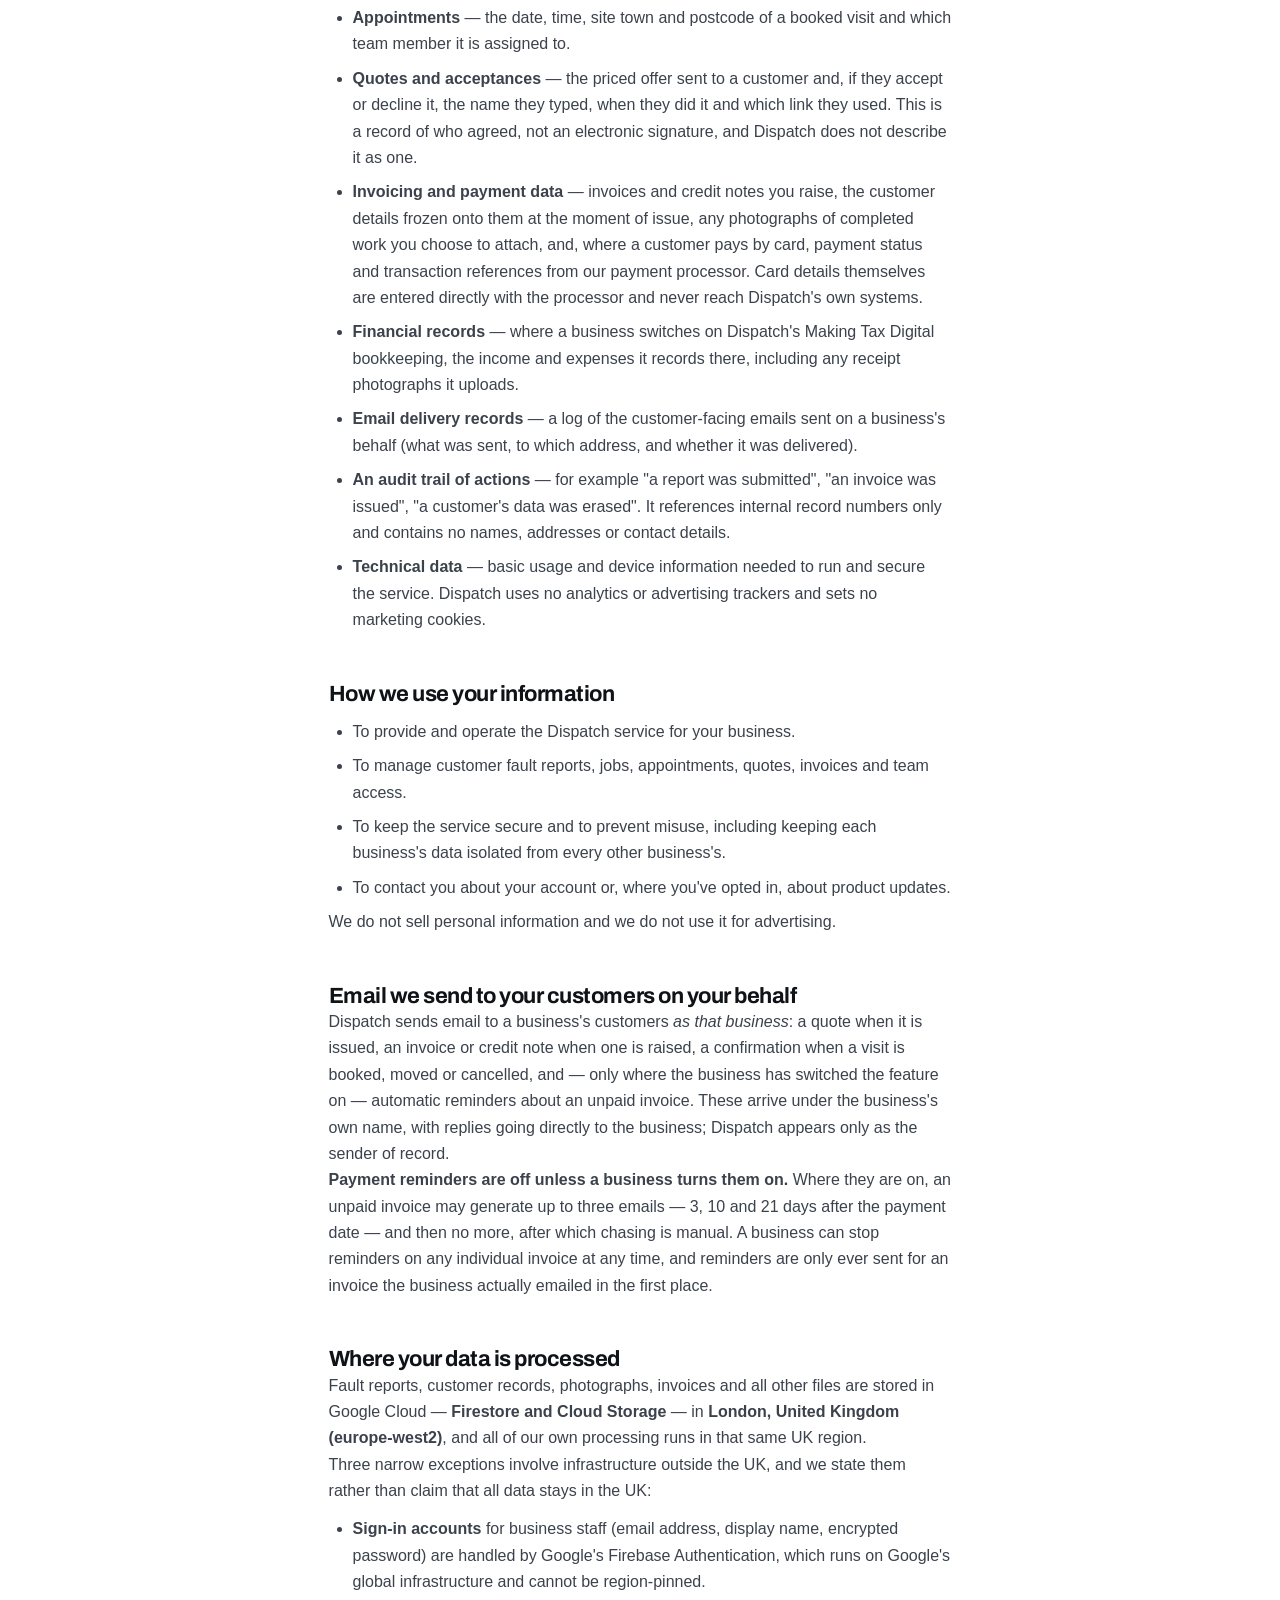
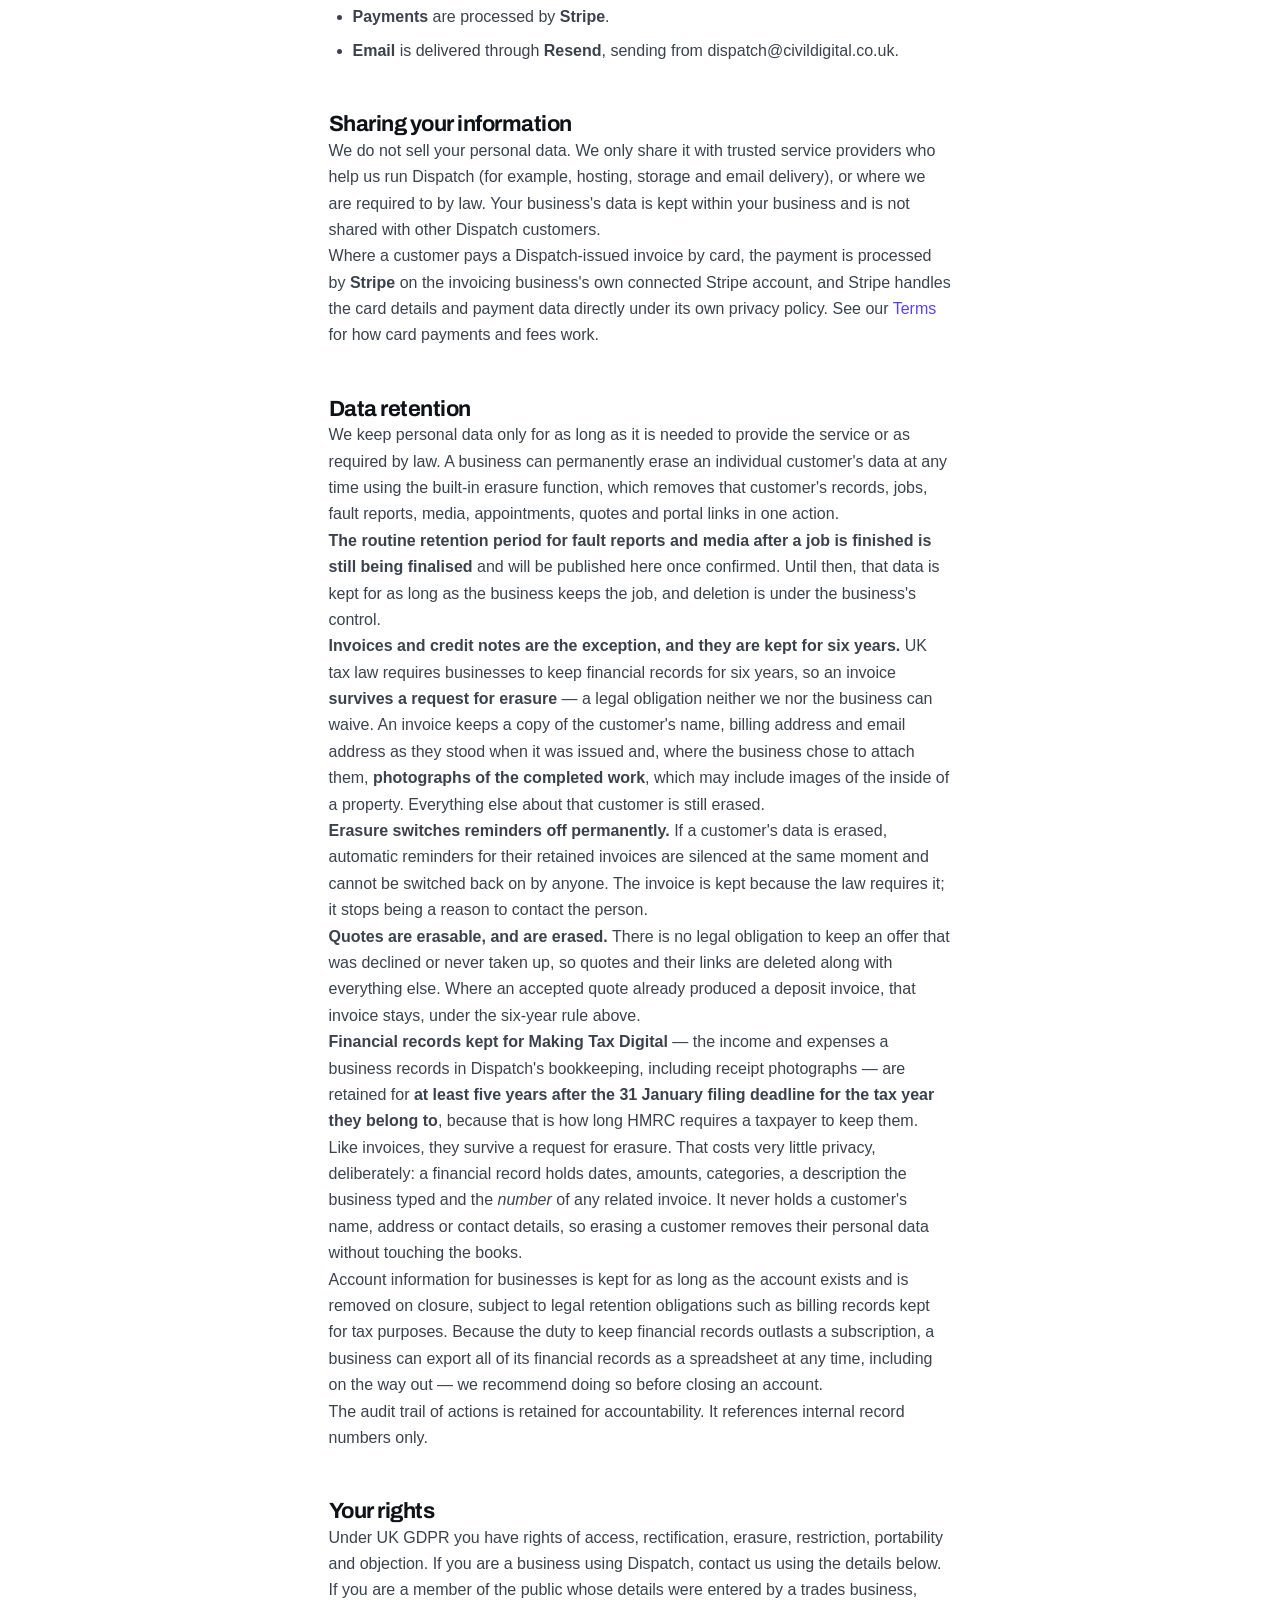
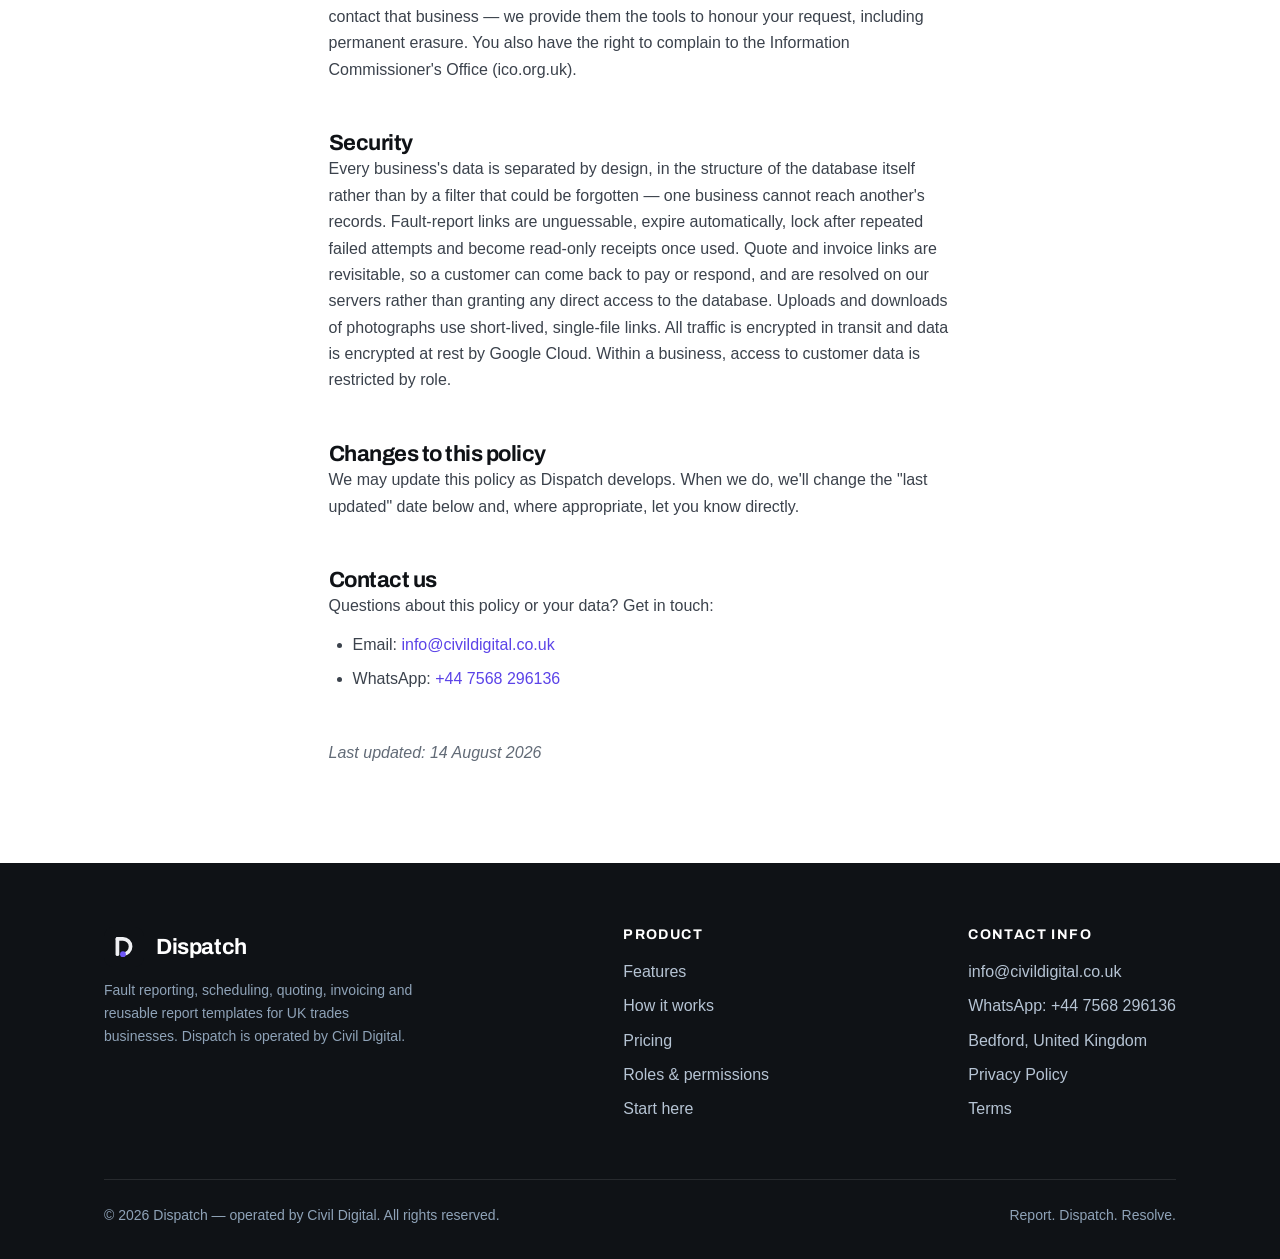
==== commit c09bd95e: "Advertise what Dispatch can actually do The site was selling a product three features behind the one" ====
--- a/privacy/index.html
+++ b/privacy/index.html
@@ -189,7 +189,7 @@
             <img class="brand__mark" src="/assets/brand/dispatch-logo.svg" alt="" aria-hidden="true" width="36" height="36">
             <span class="brand__text">Dispatch</span>
           </a>
-          <p>Fault reporting, job dispatch and reusable report templates for UK trades businesses. Dispatch is operated by Civil Digital.</p>
+          <p>Fault reporting, scheduling, quoting, invoicing and reusable report templates for UK trades businesses. Dispatch is operated by Civil Digital.</p>
         </div>
         <nav aria-label="Product">
           <h2>Product</h2>
--- a/assets/css/styles.css
+++ b/assets/css/styles.css
@@ -354,6 +354,12 @@
 .tick-yes { font-size: 1.2em; font-weight: 700; color: var(--volt-600); }
 .tick-no { font-size: 1.2em; color: var(--muted); }
 .own-only { display: block; margin-top: 2px; font-size: 0.75rem; color: var(--muted); }
+/* A caveat that belongs to one table rather than to the whole page — the Financial records
+   asymmetry, where a tick genuinely does not mean what a reader would assume it means. */
+.perm-note {
+  margin: var(--sp-3) 0 0; font-size: var(--fs-300); color: var(--muted);
+  max-width: var(--maxw-prose);
+}
 
 /* ---- FAQ (native details/summary, no JS needed) -------------------------- */
 .faq { max-width: var(--maxw-prose); margin: 0 auto; display: grid; gap: var(--sp-3); }
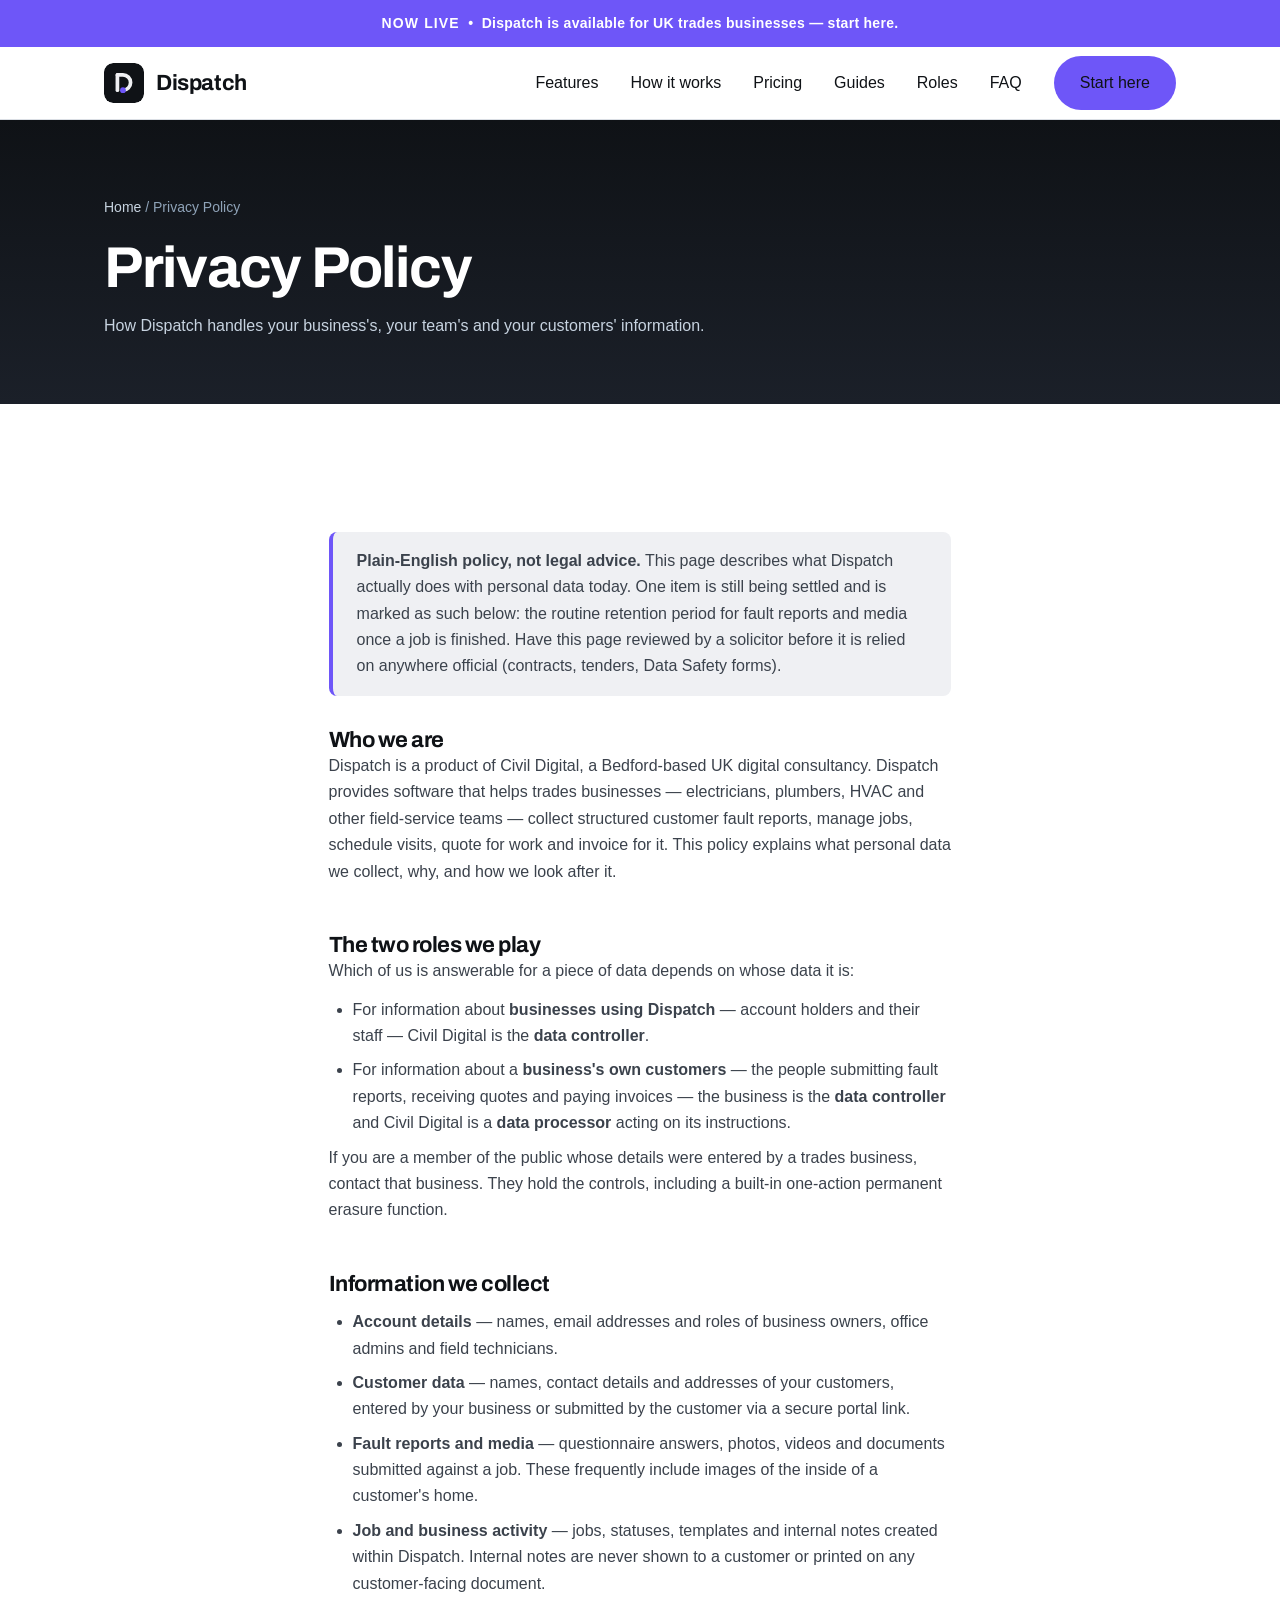
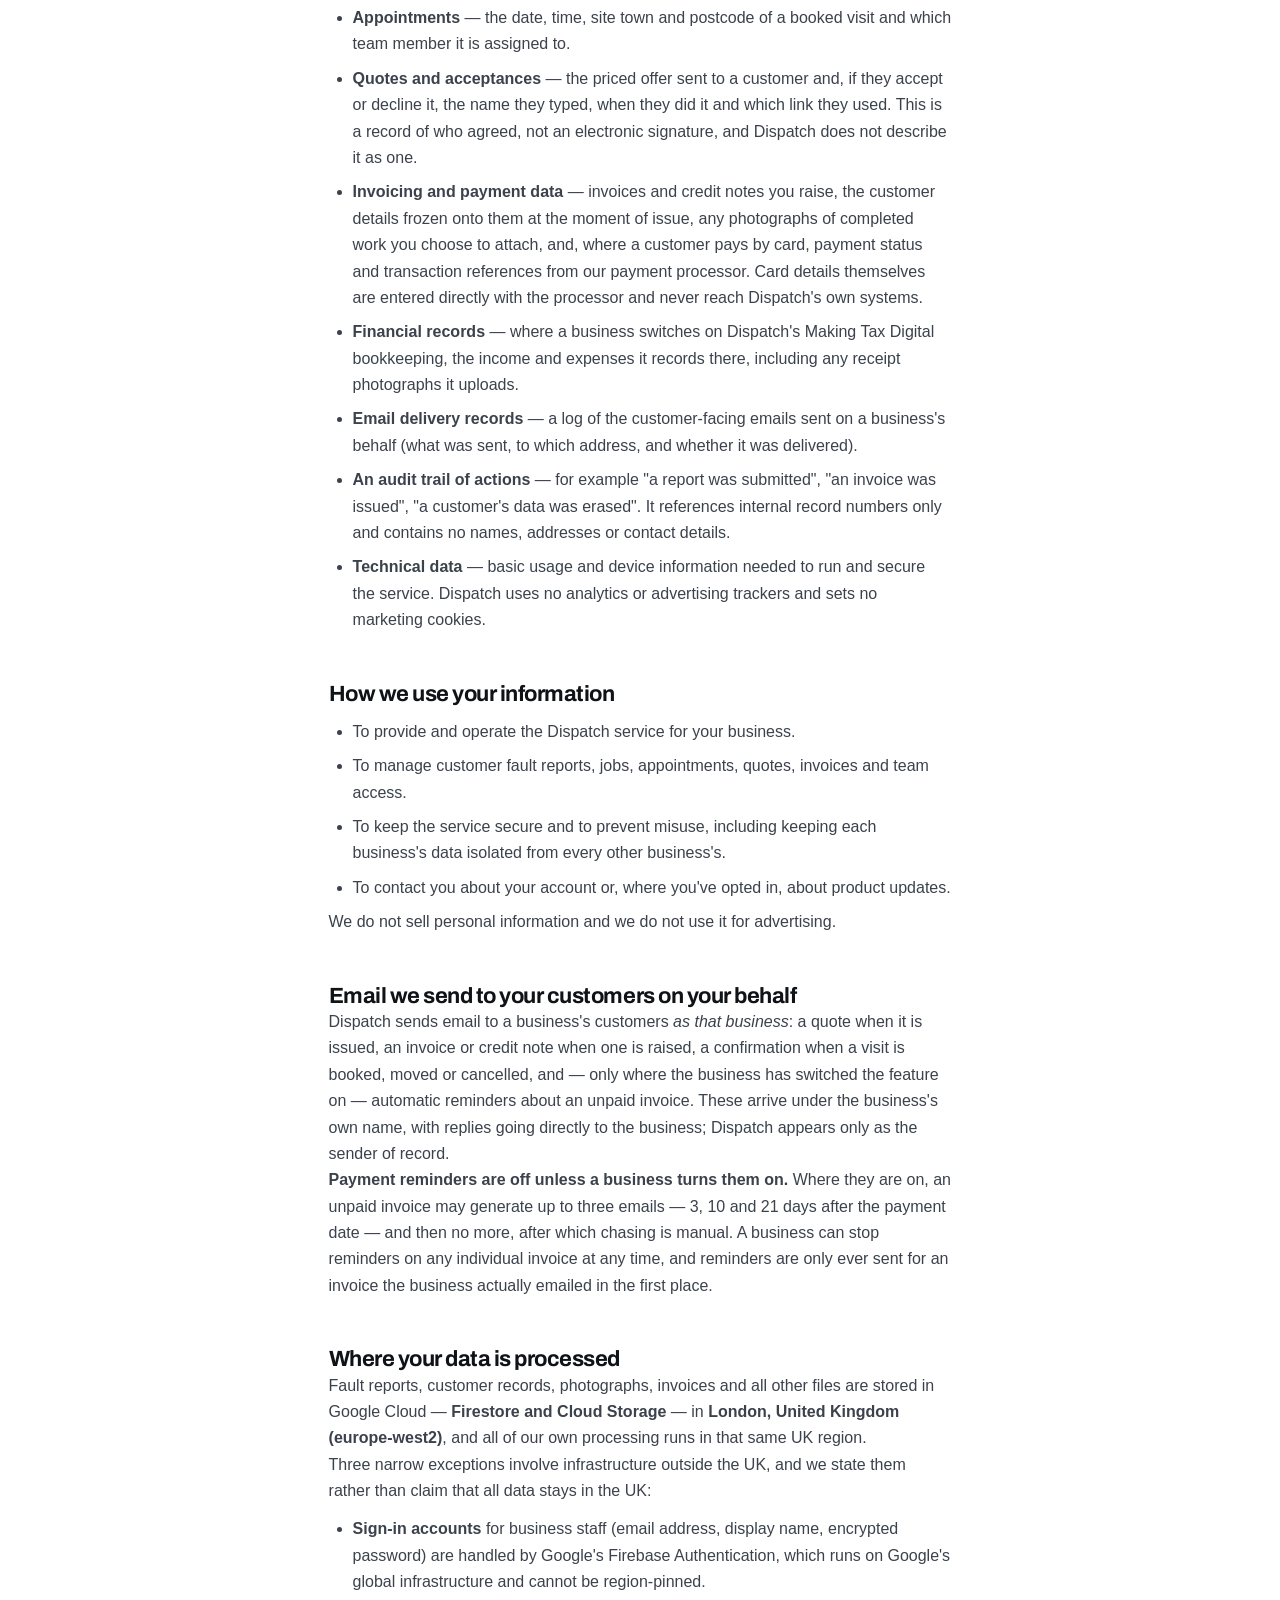
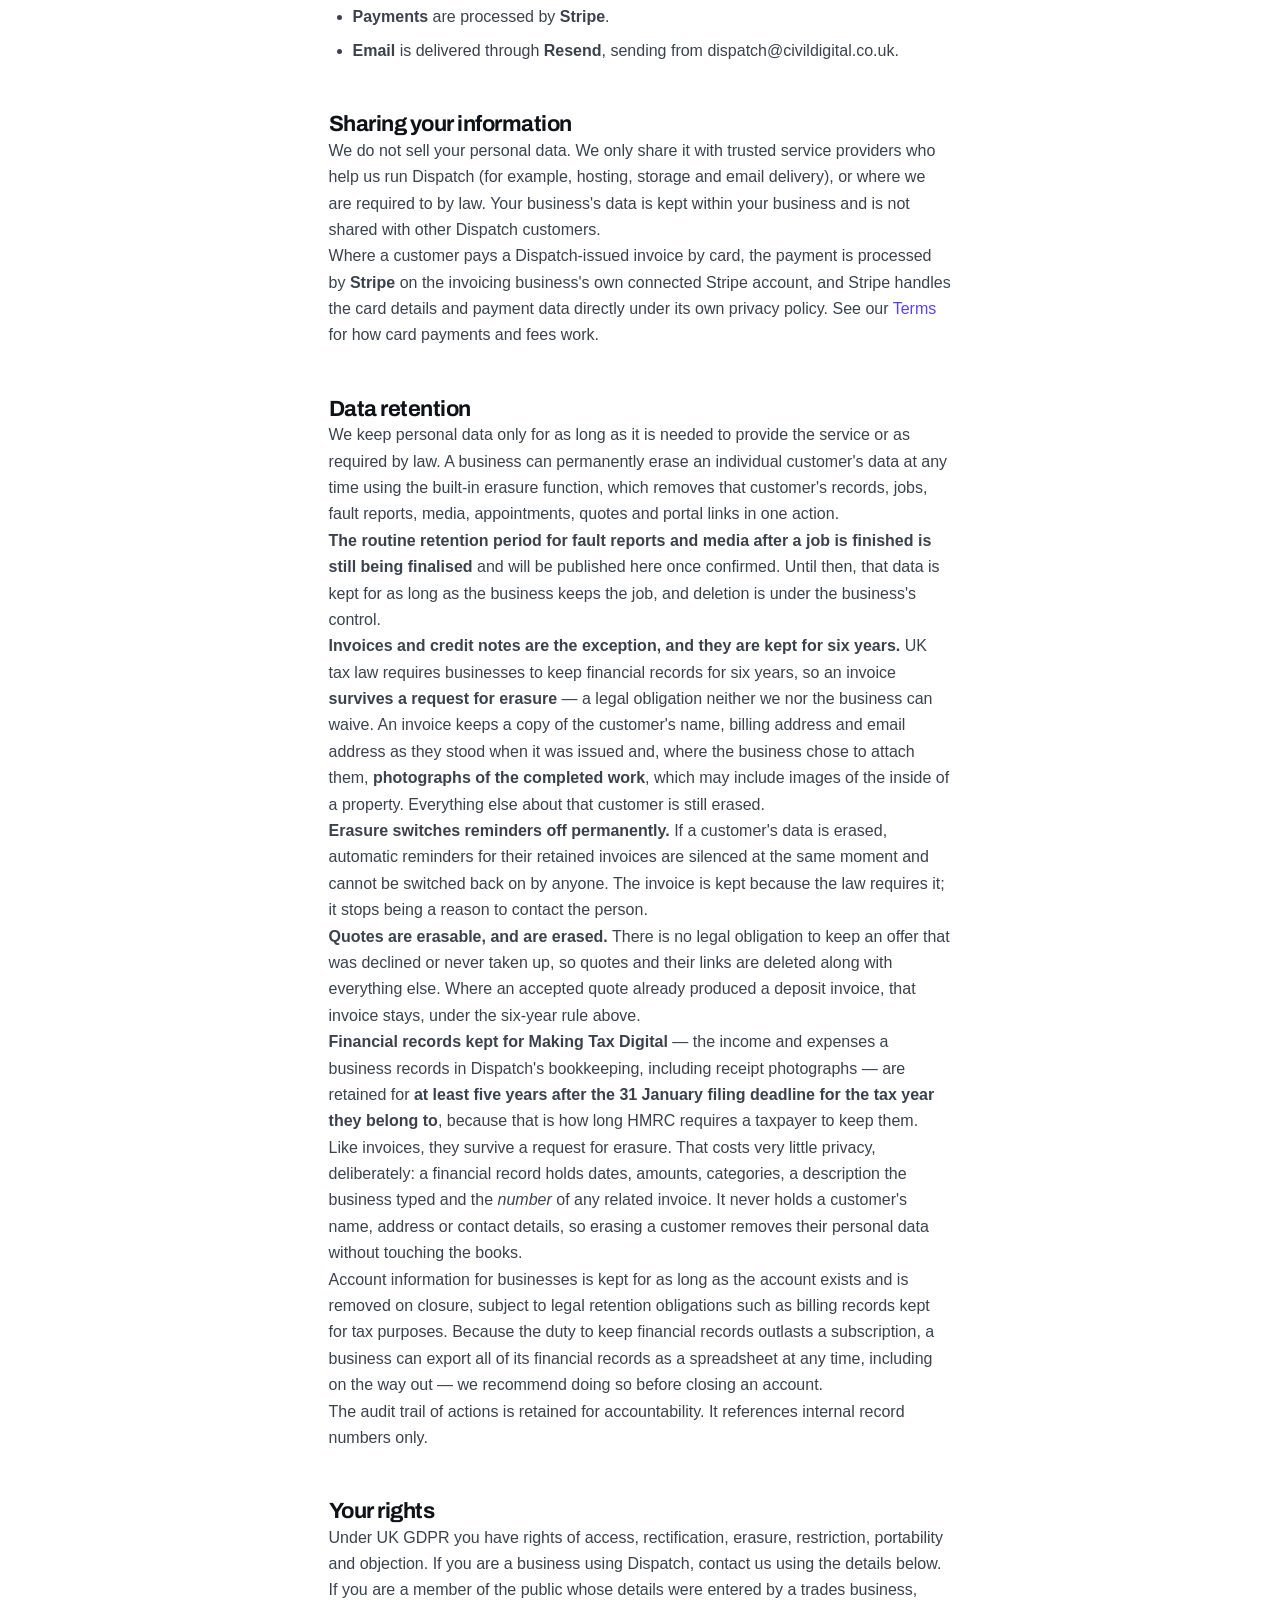
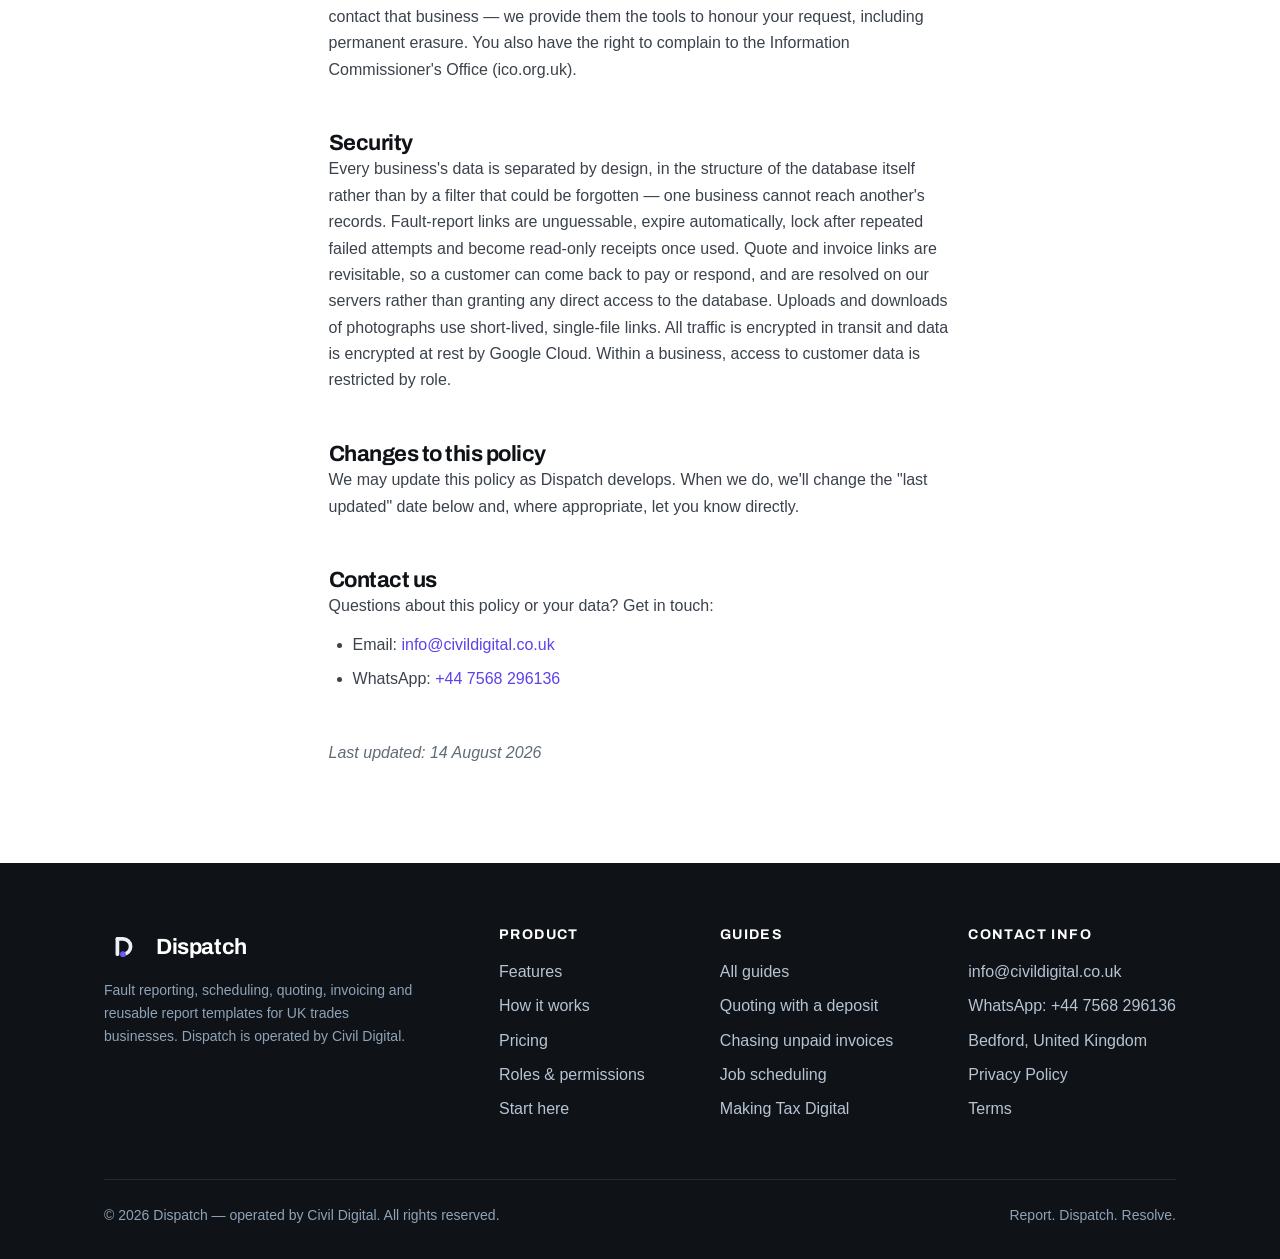
==== commit c9a65231: "Add a guides section: four articles, hub page and site-wide links DRAFT FOR REVIEW — not pushed. Dis" ====
--- a/privacy/index.html
+++ b/privacy/index.html
@@ -4,7 +4,7 @@
   <meta charset="UTF-8">
   <meta name="viewport" content="width=device-width, initial-scale=1.0">
   <title>Privacy Policy | Dispatch</title>
-  <meta name="description" content="How Dispatch collects, uses and protects the personal data of trades businesses, their teams and their customers — including UK data residency, invoice retention and erasure.">
+  <meta name="description" content="How Dispatch collects, uses and protects personal data for trades businesses, their teams and their customers — UK data residency, retention and erasure.">
   <link rel="canonical" href="https://dispatch.civildigital.co.uk/privacy/">
   <meta name="theme-color" content="#0F1216">
   <meta name="robots" content="index,follow">
@@ -22,6 +22,10 @@
   <meta property="og:image:height" content="630">
   <meta property="og:image:alt" content="Dispatch — fault reporting and job dispatch software for trades">
   <meta name="twitter:card" content="summary_large_image">
+  <meta name="twitter:title" content="Privacy Policy | Dispatch">
+  <meta name="twitter:description" content="How Dispatch collects, uses and protects personal data.">
+  <meta name="twitter:image" content="https://dispatch.civildigital.co.uk/images/og-default.png">
+  <meta name="twitter:image:alt" content="Dispatch — fault reporting and job dispatch software for trades">
 
   <link rel="icon" href="/favicon.ico" sizes="32x32">
   <link rel="icon" href="/assets/brand/dispatch-logo.svg?v=2" type="image/svg+xml">
@@ -74,6 +78,7 @@
         <li><a href="/#features">Features</a></li>
         <li><a href="/#how">How it works</a></li>
         <li><a href="/#pricing">Pricing</a></li>
+        <li><a href="/guides/">Guides</a></li>
         <li><a href="/roles/">Roles</a></li>
         <li><a href="/#faq">FAQ</a></li>
         <li class="nav__cta"><a class="btn btn--primary" href="https://app.dispatch.civildigital.co.uk">Start here</a></li>
@@ -201,6 +206,16 @@
             <li><a href="https://app.dispatch.civildigital.co.uk">Start here</a></li>
           </ul>
         </nav>
+        <nav aria-label="Guides">
+          <h2>Guides</h2>
+          <ul class="footer-links">
+            <li><a href="/guides/">All guides</a></li>
+            <li><a href="/guides/quoting-with-a-deposit/">Quoting with a deposit</a></li>
+            <li><a href="/guides/chasing-unpaid-invoices/">Chasing unpaid invoices</a></li>
+            <li><a href="/guides/job-scheduling-small-team/">Job scheduling</a></li>
+            <li><a href="/guides/making-tax-digital-sole-trader/">Making Tax Digital</a></li>
+          </ul>
+        </nav>
         <div>
           <h2>Contact Info</h2>
           <ul class="footer-links">
--- a/assets/css/styles.css
+++ b/assets/css/styles.css
@@ -305,6 +305,10 @@
 .footer-links li { margin-bottom: var(--sp-2); }
 .footer-links a { color: #b6c4d4; }
 .footer-links a:hover { color: var(--volt); text-decoration: none; }
+@media (max-width: 760px) {
+  .footer-links a { display: inline-block; padding-block: 10px; }
+  .footer-links li { margin-bottom: 0; }
+}
 .footer-bottom {
   border-top: 1px solid rgba(255,255,255,.1); margin-top: var(--sp-7); padding-top: var(--sp-5);
   display: flex; justify-content: space-between; gap: var(--sp-4); flex-wrap: wrap;
@@ -379,6 +383,16 @@
 .faq details[open] summary::after { transform: rotate(45deg); }
 .faq details p { margin-top: var(--sp-3); color: var(--body); }
 
+/* ---- Related-links card grid --------------------------------------------- */
+.link-grid { display: grid; grid-template-columns: repeat(auto-fit, minmax(240px, 1fr)); gap: var(--sp-5); }
+.link-card {
+  display: block; background: var(--surface-alt); border: 1px solid var(--line);
+  border-radius: var(--radius-sm); padding: var(--sp-5); transition: border-color .15s ease, transform .15s ease;
+}
+.link-card:hover { border-color: var(--volt); transform: translateY(-2px); text-decoration: none; }
+.link-card__title { color: var(--ink); font-weight: 700; display: block; margin-bottom: var(--sp-2); }
+.link-card__desc { color: var(--muted); font-size: var(--fs-300); }
+
 /* ---- Responsive ----------------------------------------------------------- */
 @media (max-width: 980px) {
   .pricing-grid { grid-template-columns: repeat(2, 1fr); }
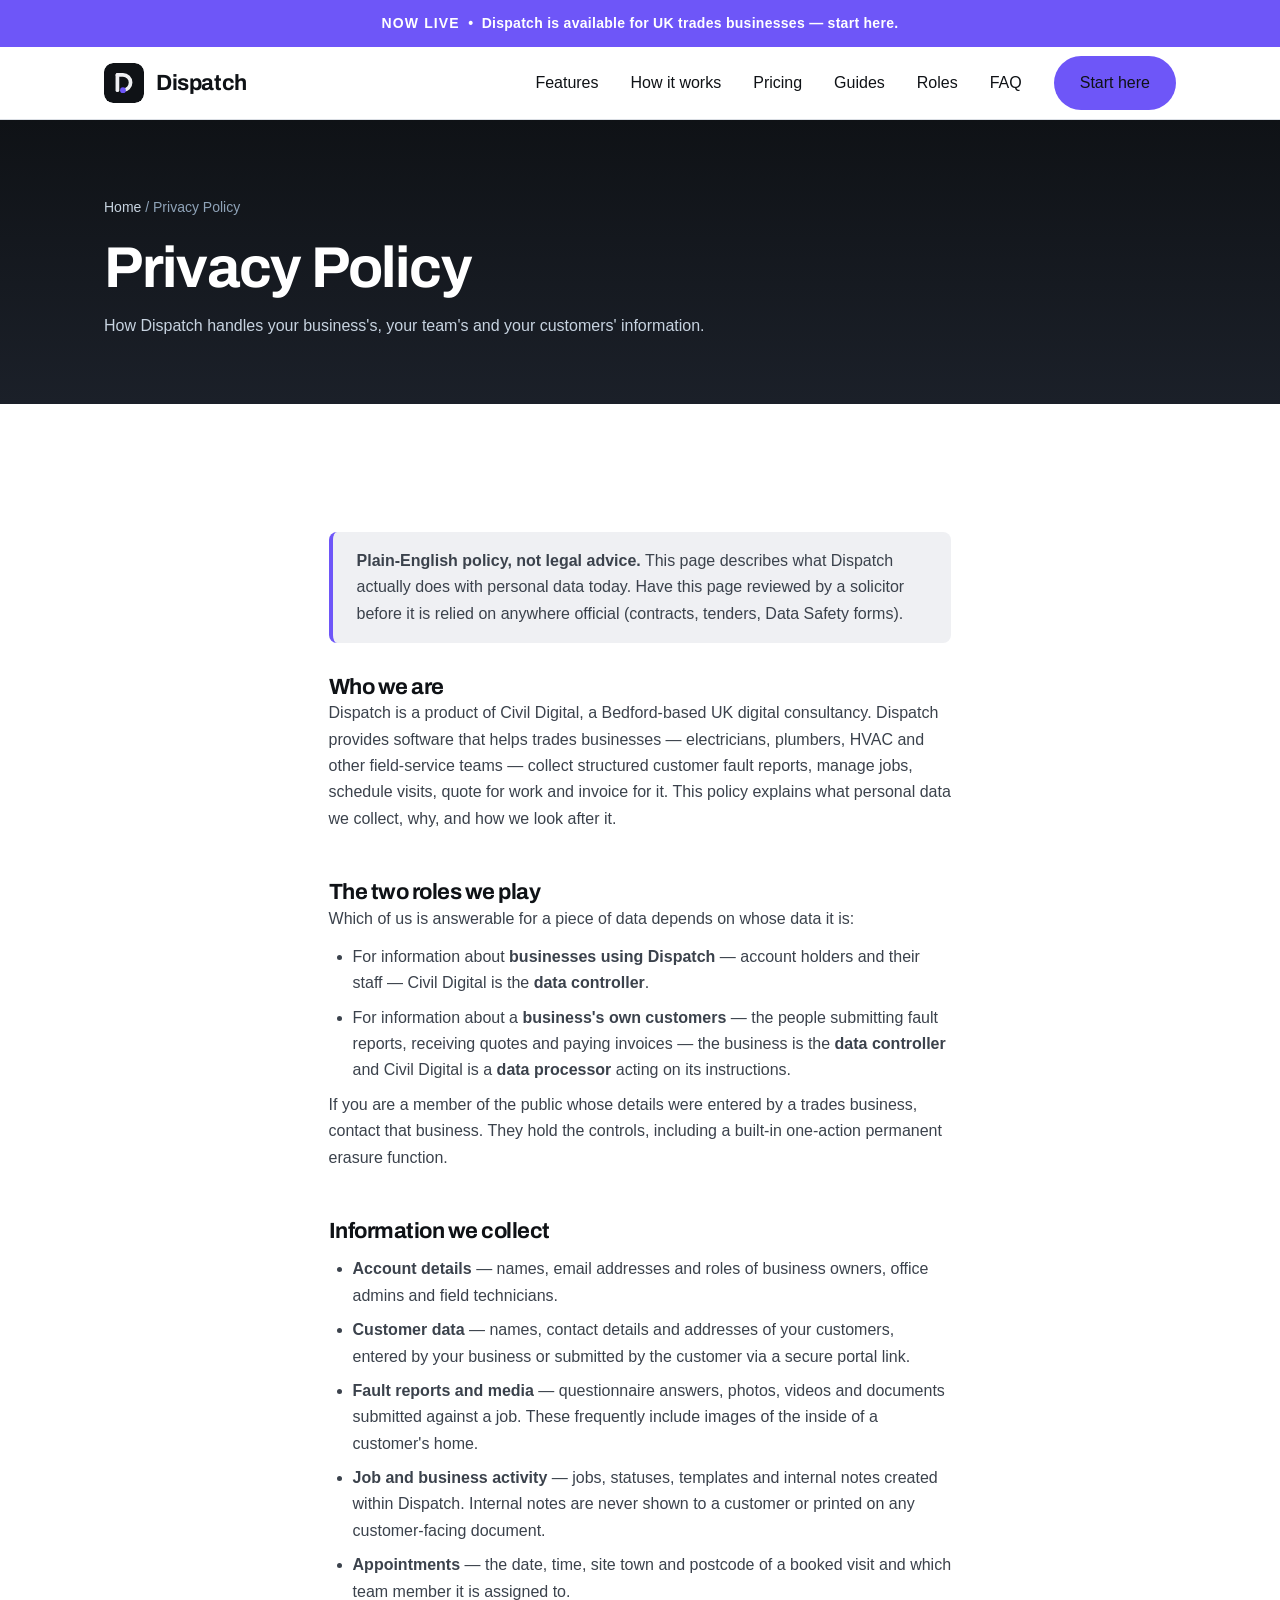
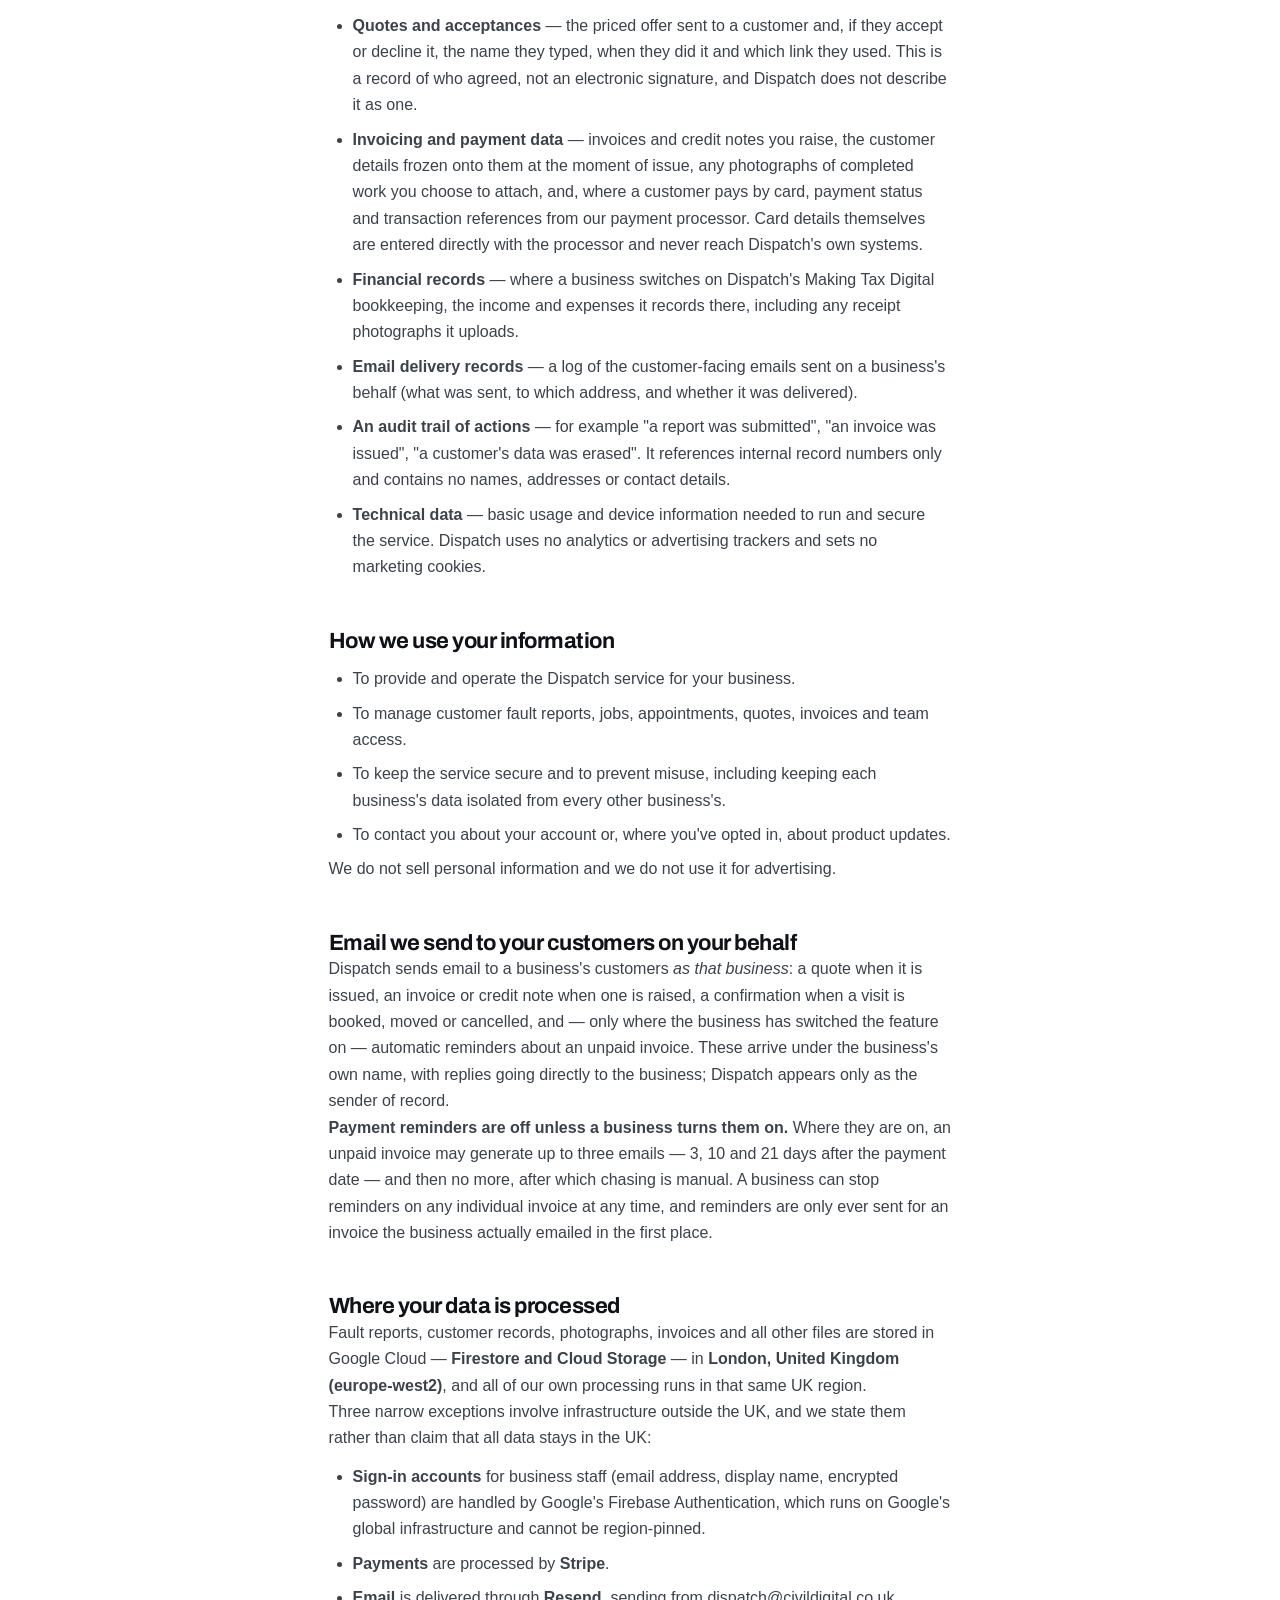
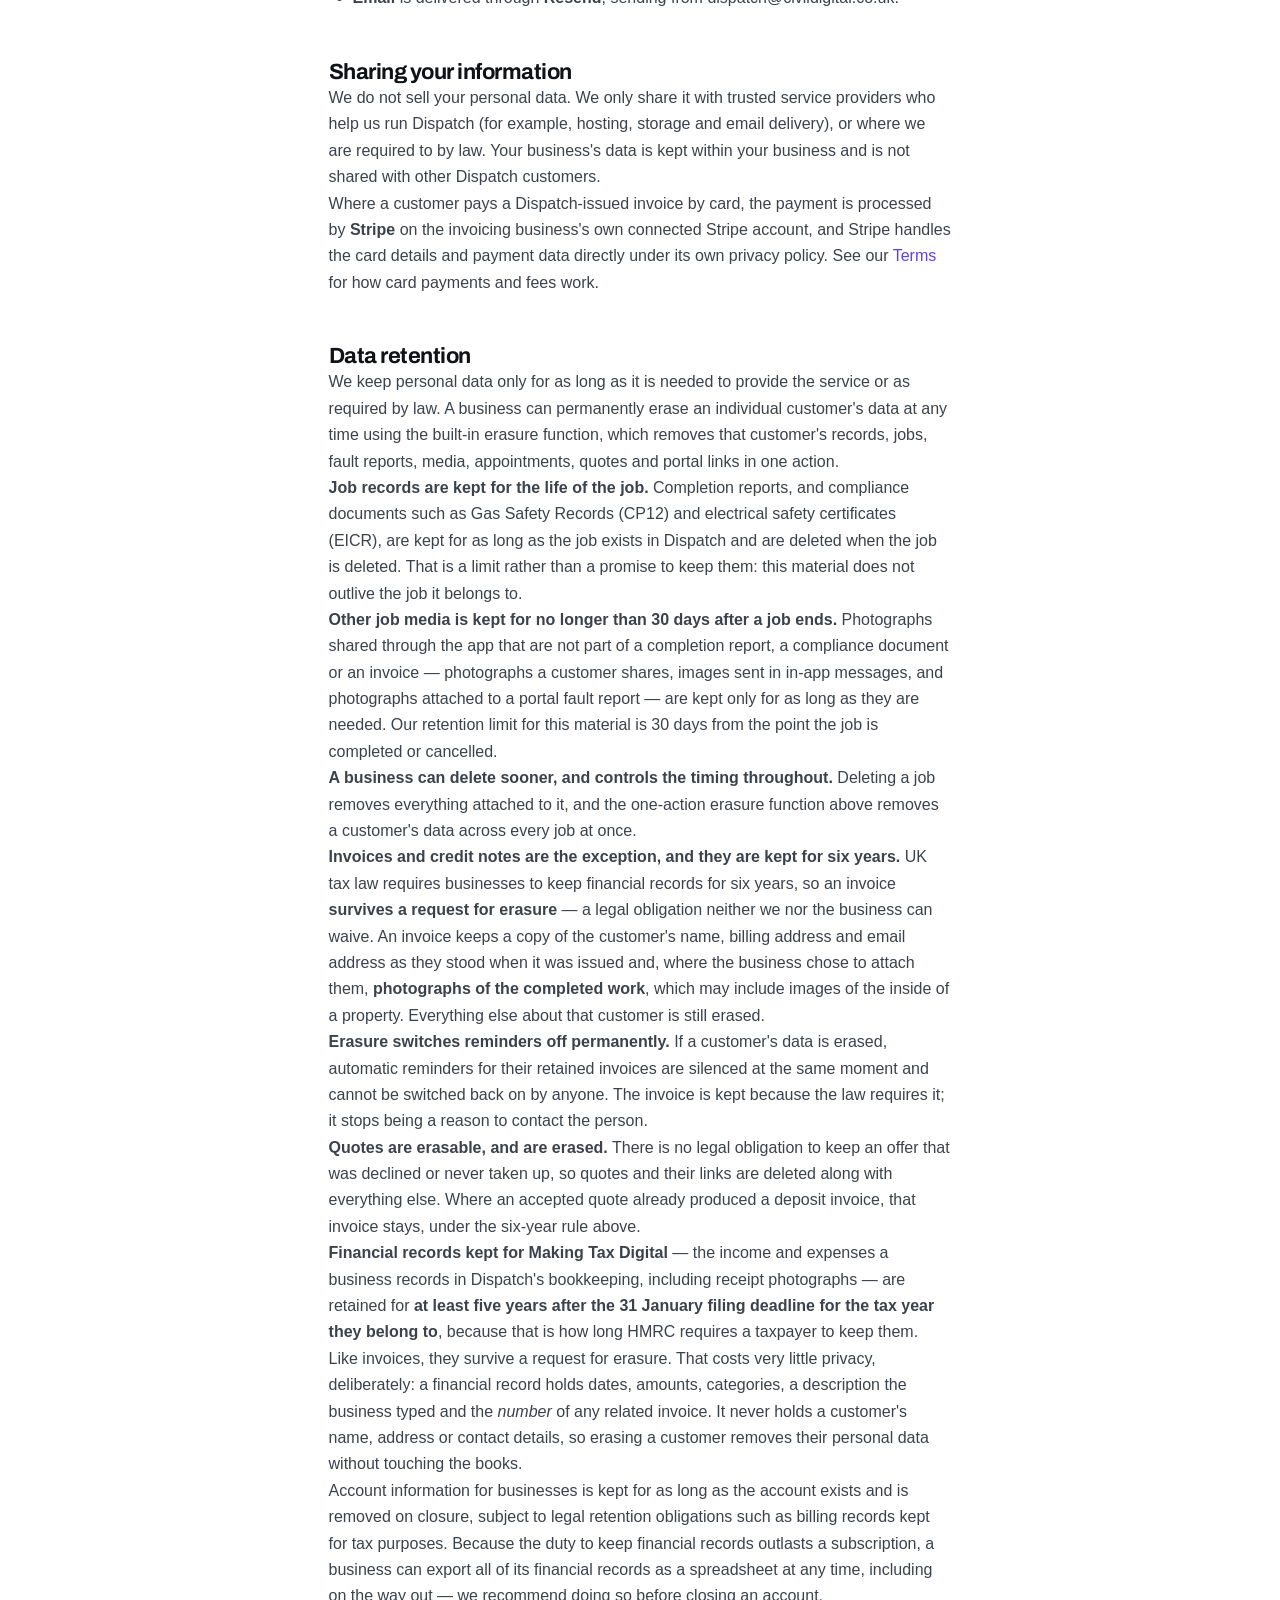
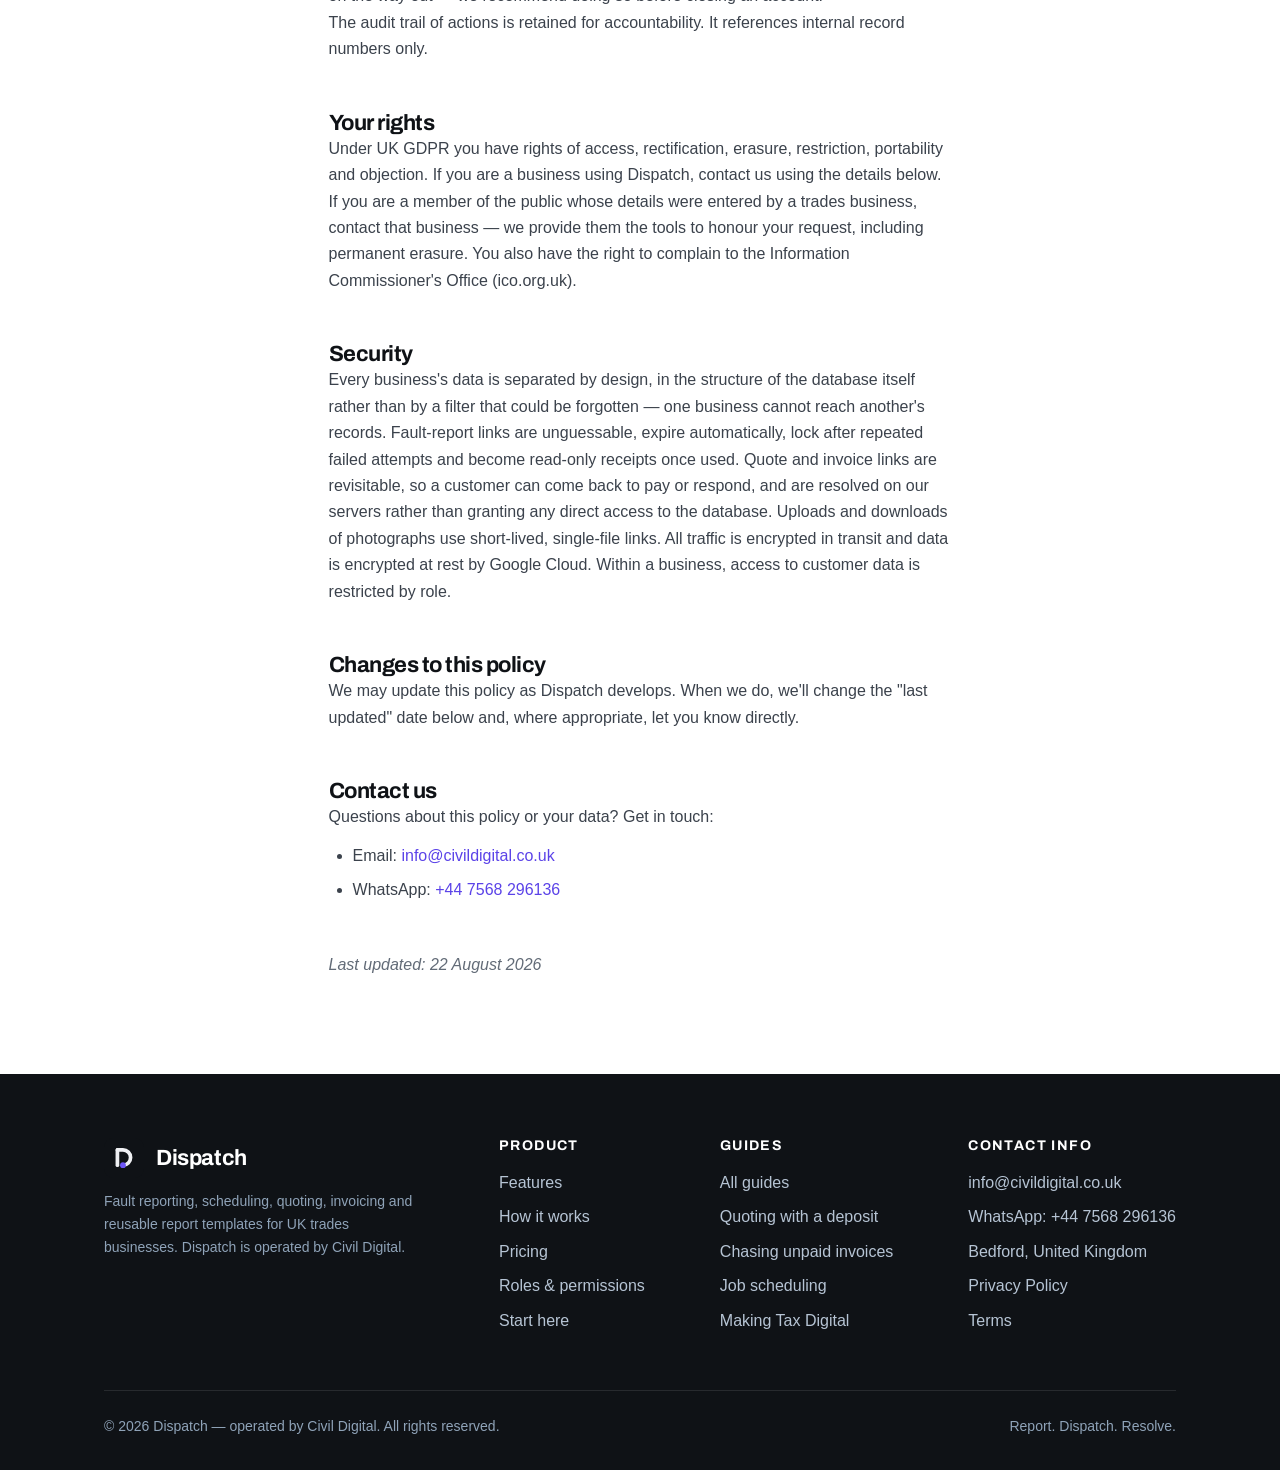
==== commit 06c703d5: "Publish the data-retention rule in the privacy policy The policy said the routine retention period f" ====
--- a/privacy/index.html
+++ b/privacy/index.html
@@ -99,7 +99,7 @@
       <div class="container">
         <div class="prose">
           <div class="callout">
-            <strong>Plain-English policy, not legal advice.</strong> This page describes what Dispatch actually does with personal data today. One item is still being settled and is marked as such below: the routine retention period for fault reports and media once a job is finished. Have this page reviewed by a solicitor before it is relied on anywhere official (contracts, tenders, Data Safety forms).
+            <strong>Plain-English policy, not legal advice.</strong> This page describes what Dispatch actually does with personal data today. Have this page reviewed by a solicitor before it is relied on anywhere official (contracts, tenders, Data Safety forms).
           </div>
 
           <h2>Who we are</h2>
@@ -156,7 +156,9 @@
 
           <h2>Data retention</h2>
           <p>We keep personal data only for as long as it is needed to provide the service or as required by law. A business can permanently erase an individual customer's data at any time using the built-in erasure function, which removes that customer's records, jobs, fault reports, media, appointments, quotes and portal links in one action.</p>
-          <p><strong>The routine retention period for fault reports and media after a job is finished is still being finalised</strong> and will be published here once confirmed. Until then, that data is kept for as long as the business keeps the job, and deletion is under the business's control.</p>
+          <p><strong>Job records are kept for the life of the job.</strong> Completion reports, and compliance documents such as Gas Safety Records (CP12) and electrical safety certificates (EICR), are kept for as long as the job exists in Dispatch and are deleted when the job is deleted. That is a limit rather than a promise to keep them: this material does not outlive the job it belongs to.</p>
+          <p><strong>Other job media is kept for no longer than 30 days after a job ends.</strong> Photographs shared through the app that are not part of a completion report, a compliance document or an invoice — photographs a customer shares, images sent in in-app messages, and photographs attached to a portal fault report — are kept only for as long as they are needed. Our retention limit for this material is 30 days from the point the job is completed or cancelled.</p>
+          <p><strong>A business can delete sooner, and controls the timing throughout.</strong> Deleting a job removes everything attached to it, and the one-action erasure function above removes a customer's data across every job at once.</p>
           <p><strong>Invoices and credit notes are the exception, and they are kept for six years.</strong> UK tax law requires businesses to keep financial records for six years, so an invoice <strong>survives a request for erasure</strong> — a legal obligation neither we nor the business can waive. An invoice keeps a copy of the customer's name, billing address and email address as they stood when it was issued and, where the business chose to attach them, <strong>photographs of the completed work</strong>, which may include images of the inside of a property. Everything else about that customer is still erased.</p>
           <p><strong>Erasure switches reminders off permanently.</strong> If a customer's data is erased, automatic reminders for their retained invoices are silenced at the same moment and cannot be switched back on by anyone. The invoice is kept because the law requires it; it stops being a reason to contact the person.</p>
           <p><strong>Quotes are erasable, and are erased.</strong> There is no legal obligation to keep an offer that was declined or never taken up, so quotes and their links are deleted along with everything else. Where an accepted quote already produced a deposit invoice, that invoice stays, under the six-year rule above.</p>
@@ -180,7 +182,7 @@
             <li>WhatsApp: <a href="https://wa.me/447568296136">+44 7568 296136</a></li>
           </ul>
 
-          <p class="updated" style="margin-top:var(--sp-7);margin-bottom:0;">Last updated: 14 August 2026</p>
+          <p class="updated" style="margin-top:var(--sp-7);margin-bottom:0;">Last updated: 22 August 2026</p>
         </div>
       </div>
     </section>
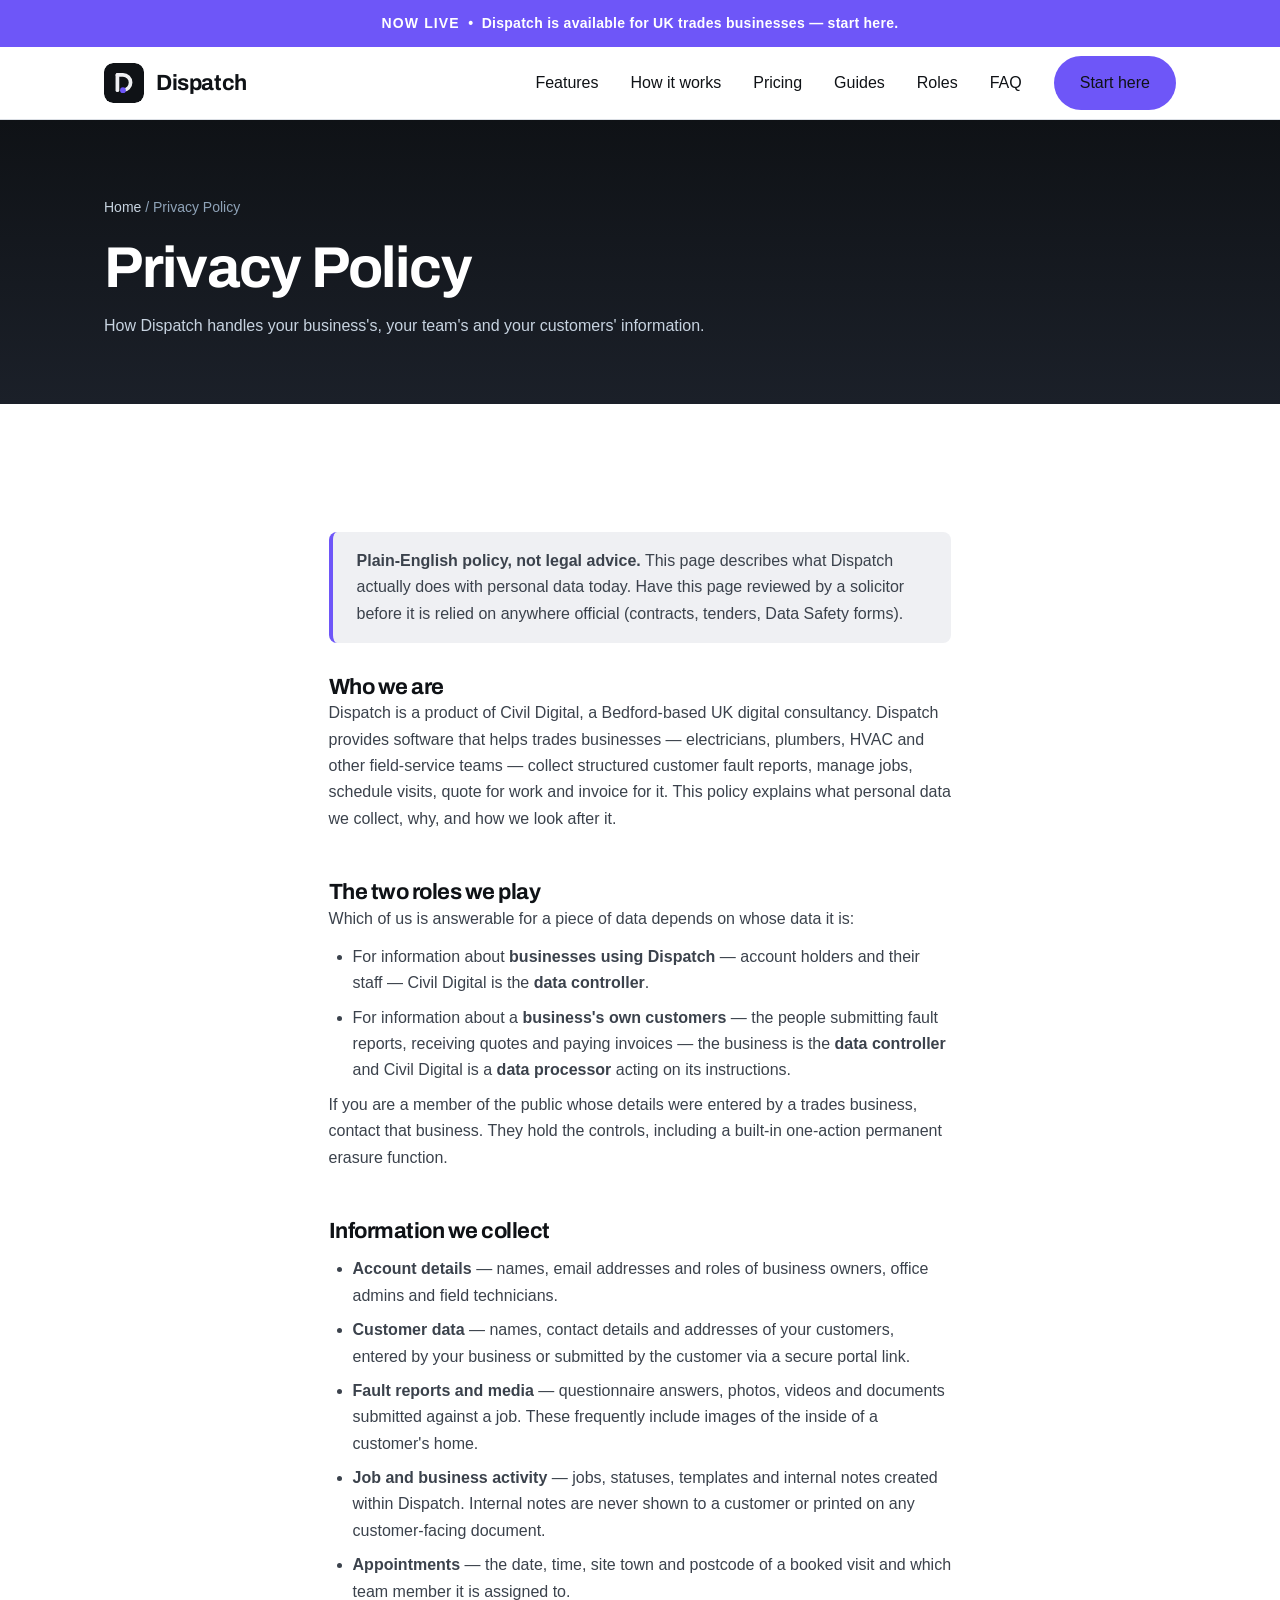
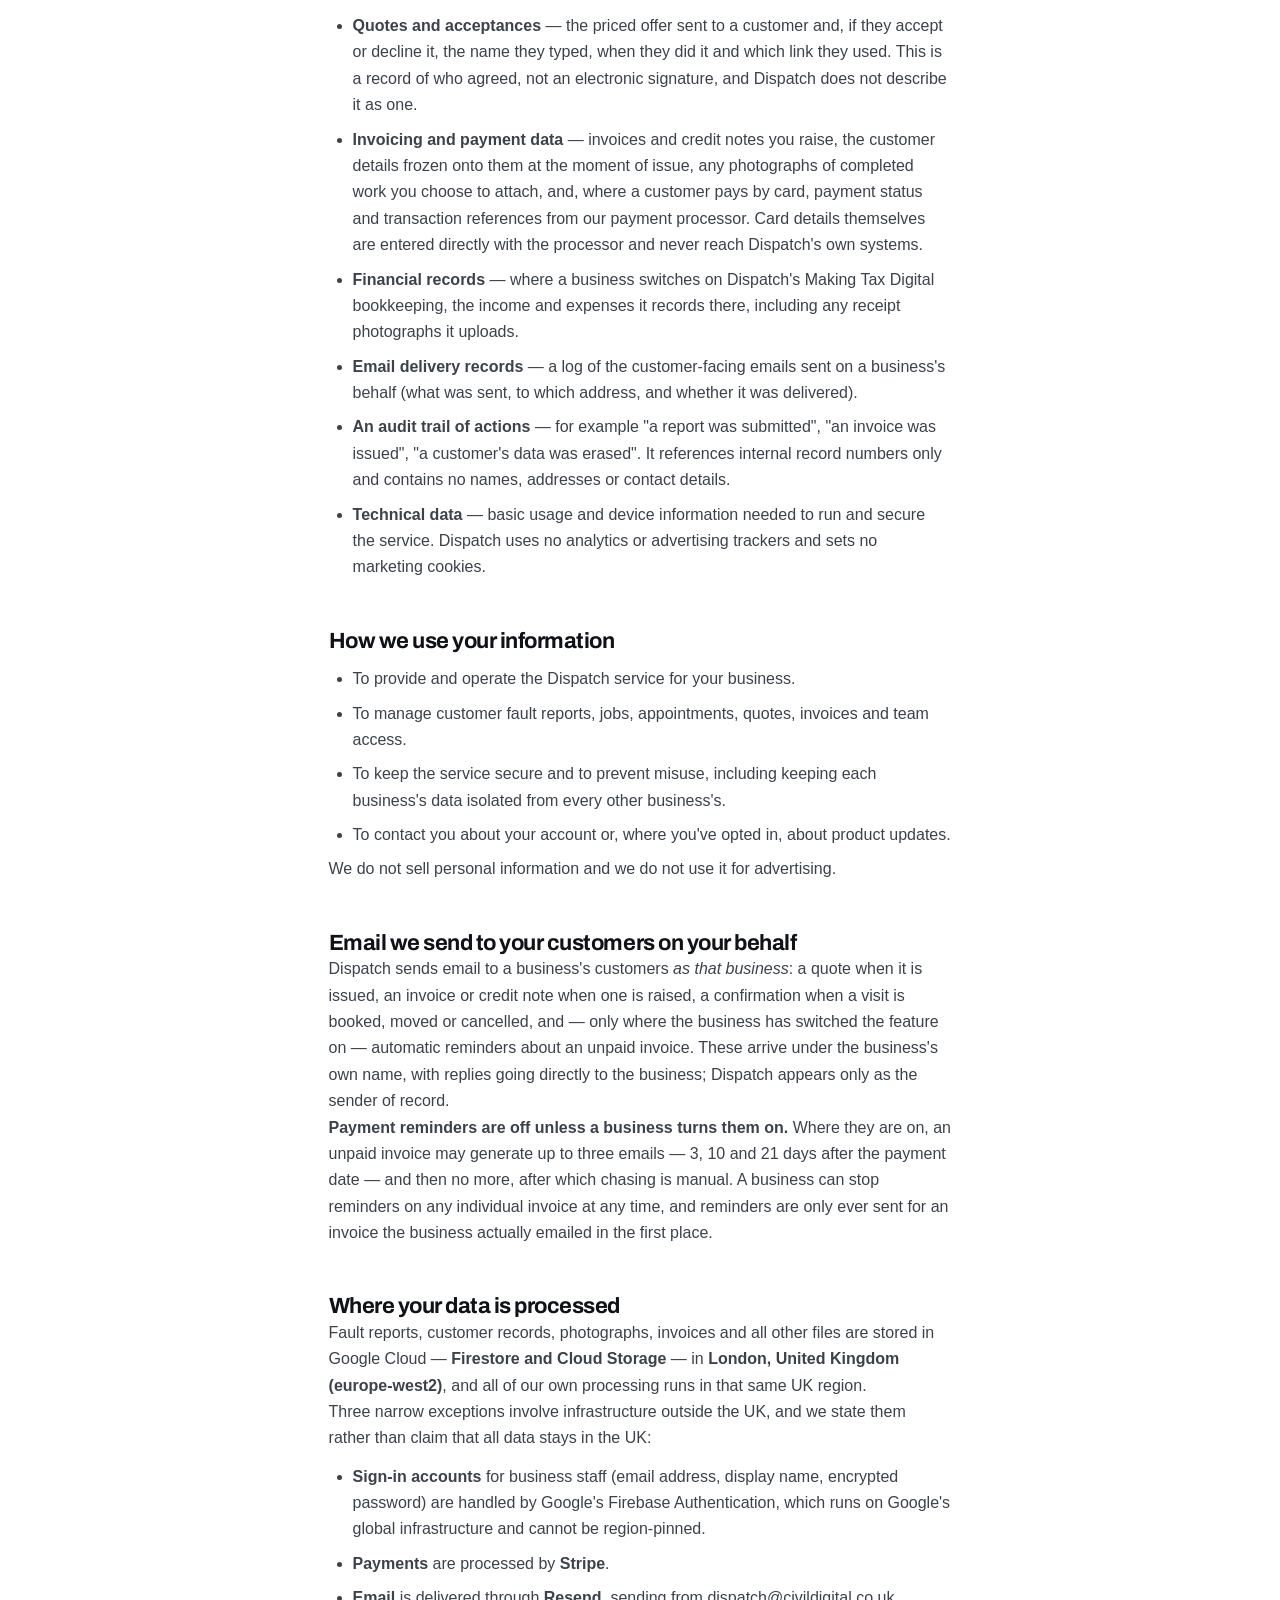
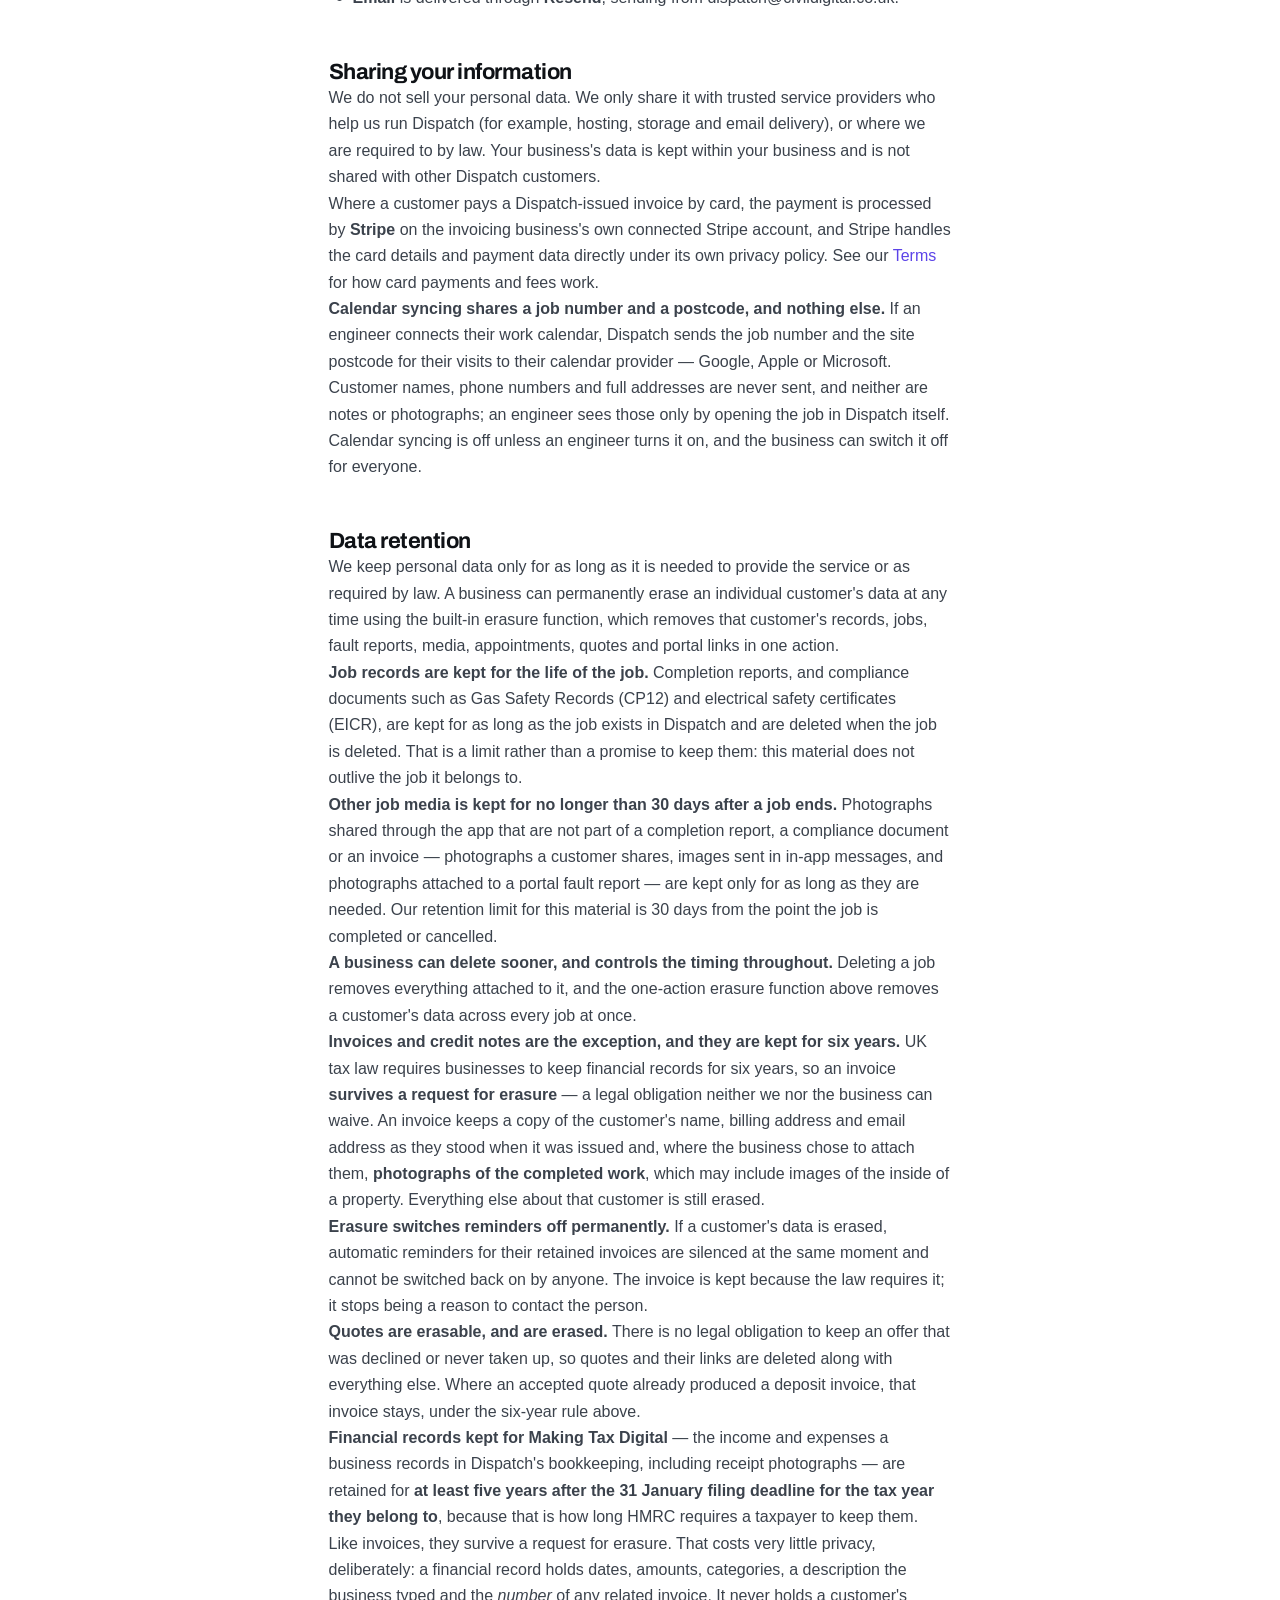
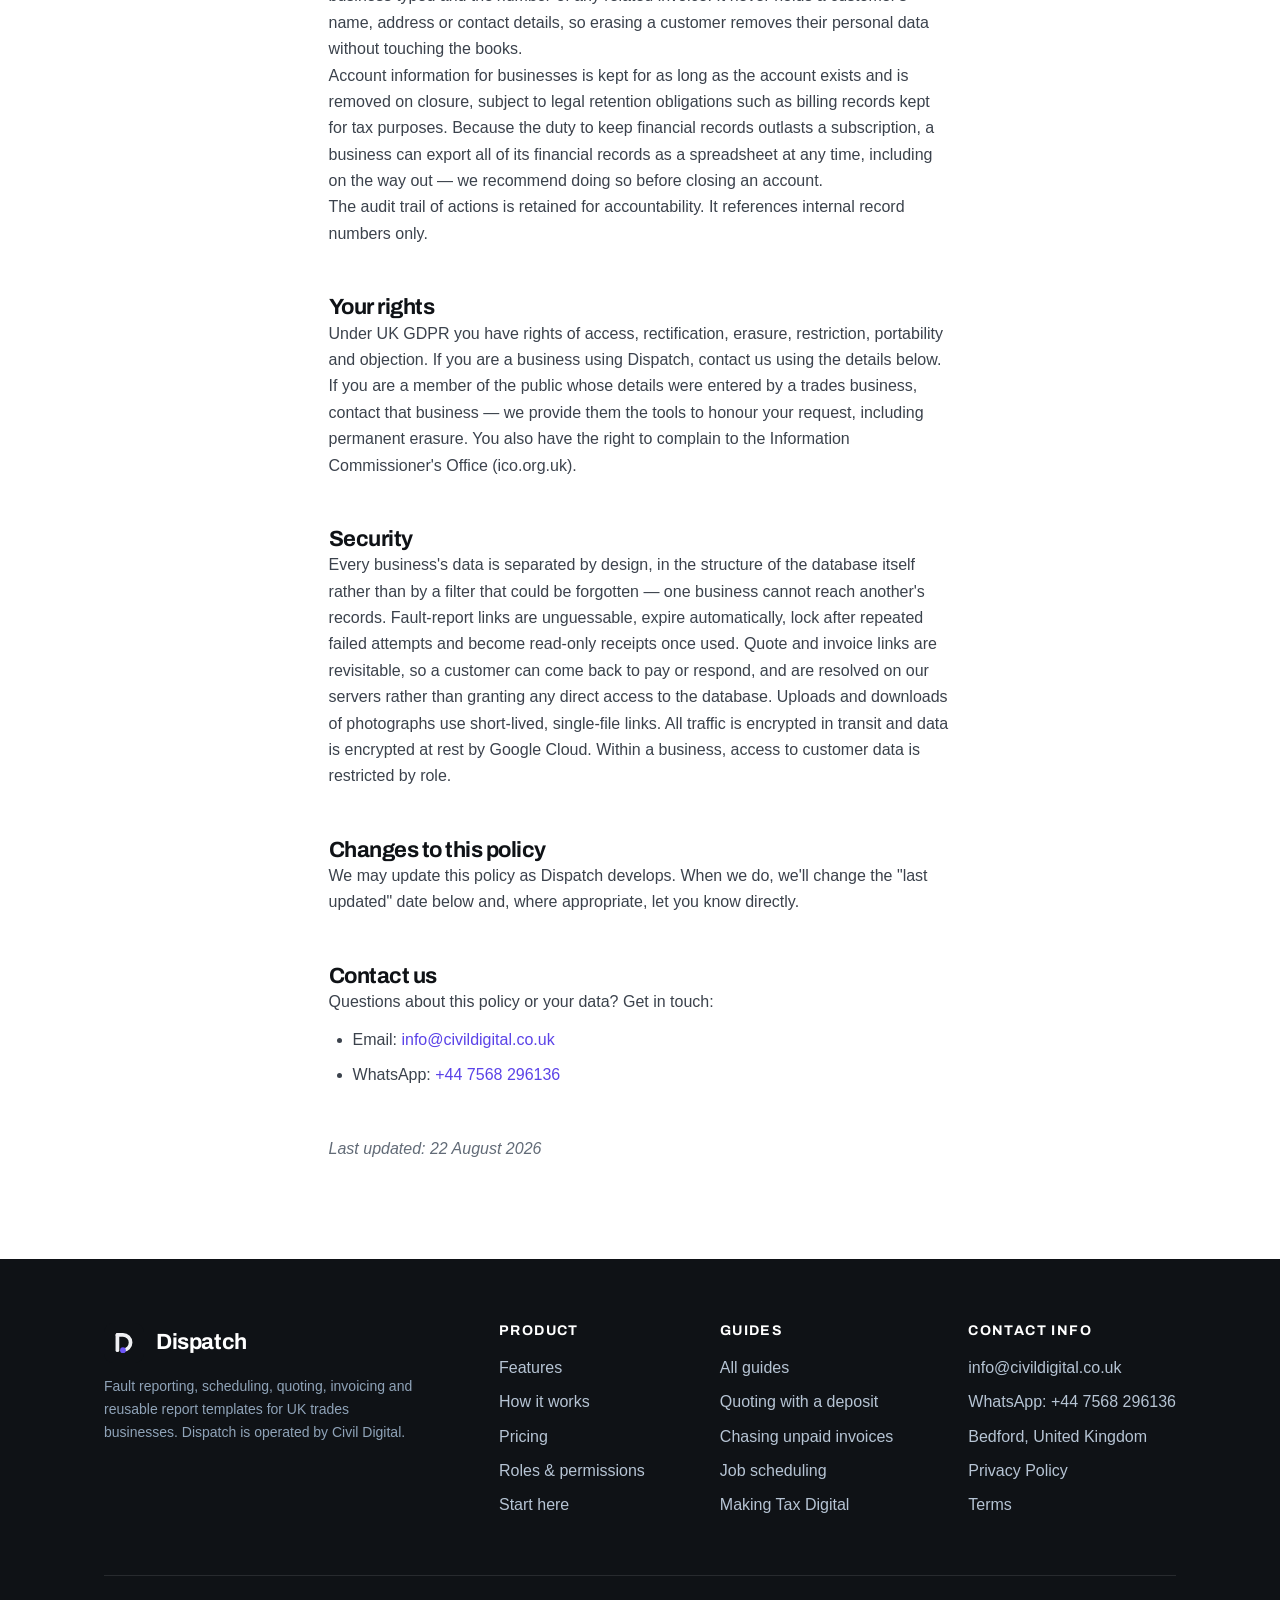
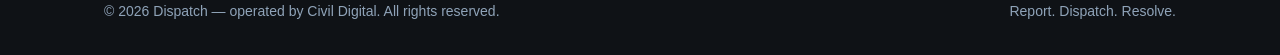
==== commit cddca348: "Disclose calendar syncing in the privacy policy The app's calendar integration sends data to a third" ====
--- a/privacy/index.html
+++ b/privacy/index.html
@@ -153,6 +153,7 @@
           <h2>Sharing your information</h2>
           <p>We do not sell your personal data. We only share it with trusted service providers who help us run Dispatch (for example, hosting, storage and email delivery), or where we are required to by law. Your business's data is kept within your business and is not shared with other Dispatch customers.</p>
           <p>Where a customer pays a Dispatch-issued invoice by card, the payment is processed by <strong>Stripe</strong> on the invoicing business's own connected Stripe account, and Stripe handles the card details and payment data directly under its own privacy policy. See our <a href="/terms/">Terms</a> for how card payments and fees work.</p>
+          <p><strong>Calendar syncing shares a job number and a postcode, and nothing else.</strong> If an engineer connects their work calendar, Dispatch sends the job number and the site postcode for their visits to their calendar provider — Google, Apple or Microsoft. Customer names, phone numbers and full addresses are never sent, and neither are notes or photographs; an engineer sees those only by opening the job in Dispatch itself. Calendar syncing is off unless an engineer turns it on, and the business can switch it off for everyone.</p>
 
           <h2>Data retention</h2>
           <p>We keep personal data only for as long as it is needed to provide the service or as required by law. A business can permanently erase an individual customer's data at any time using the built-in erasure function, which removes that customer's records, jobs, fault reports, media, appointments, quotes and portal links in one action.</p>
